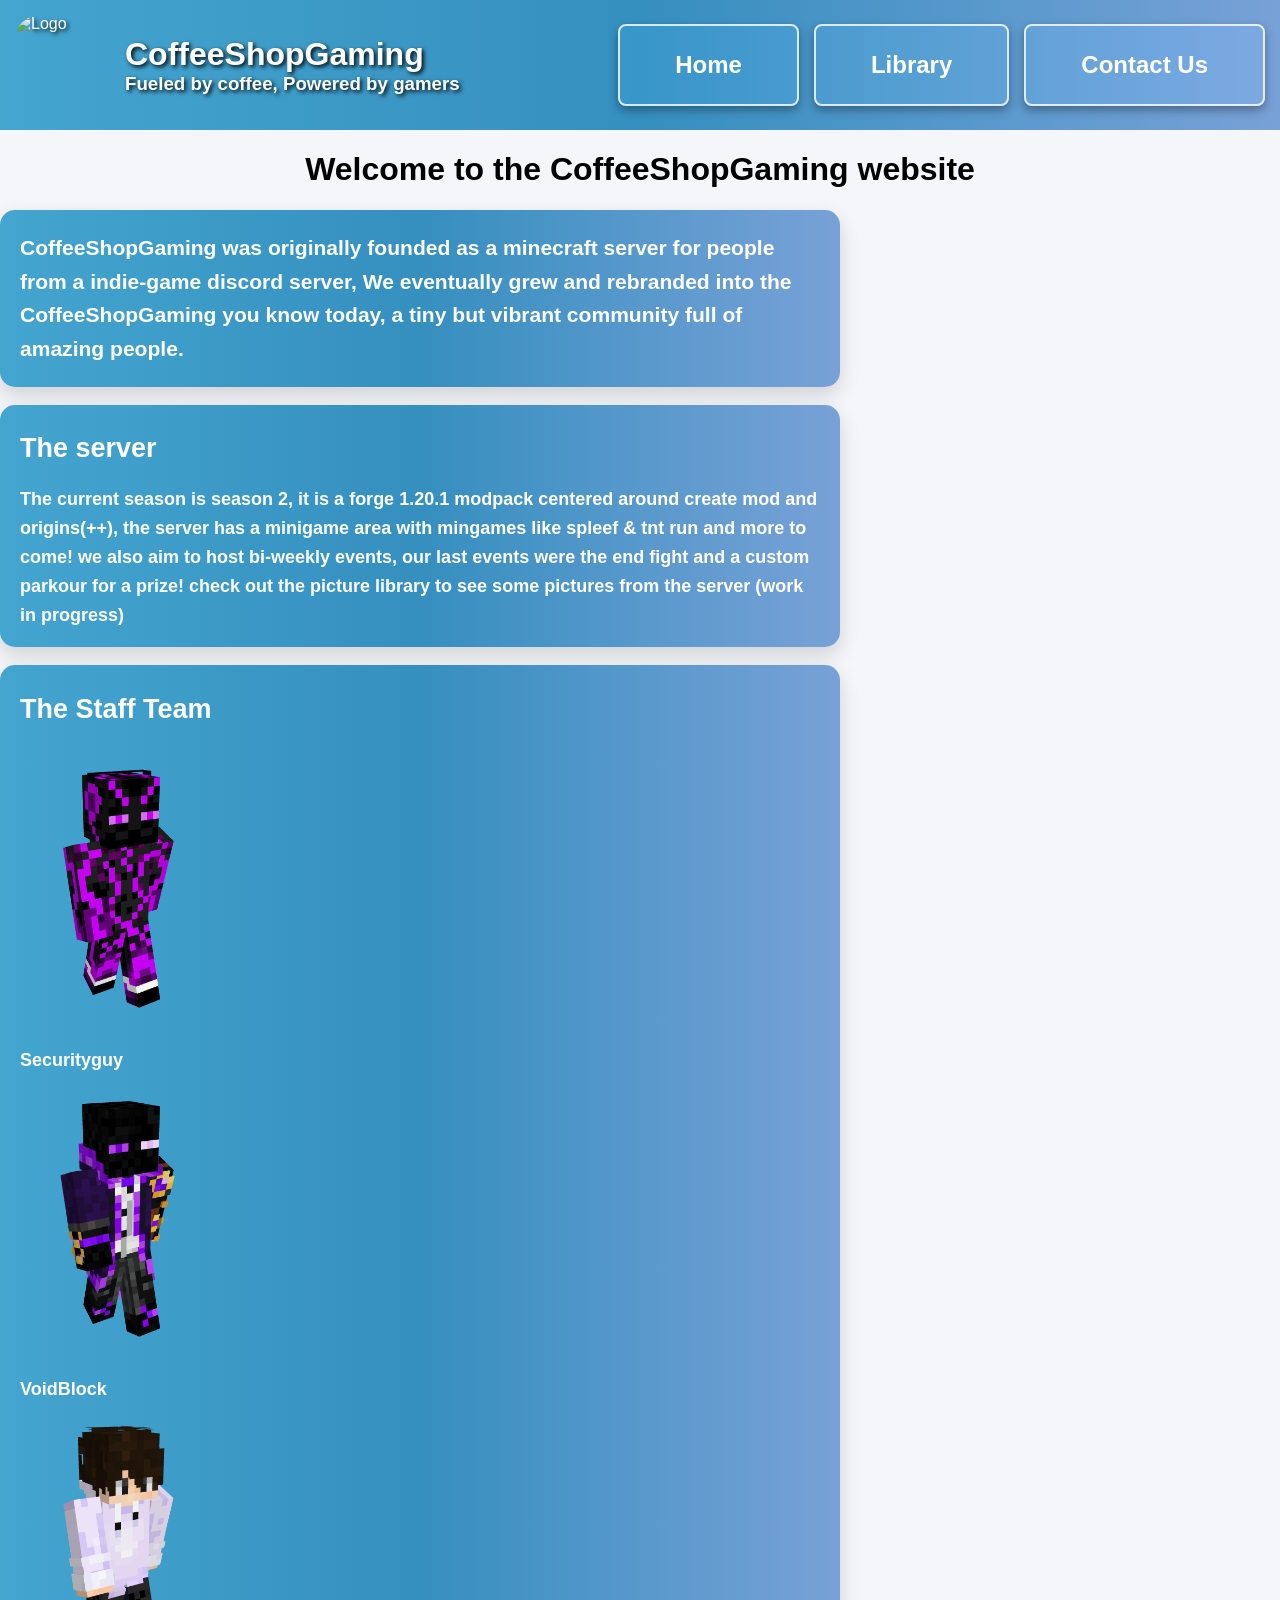
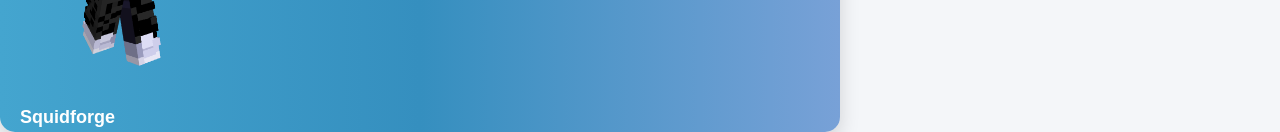
==== index.html @ ae307c2c "adding the staff team gotta do a test" ====
<!DOCTYPE html>
<html>
<head>
    <meta charset="utf-8">
    <meta name="viewport" content="width=device-width, initial-scale=1">
    <title>CoffeeShopGaming</title>       
    <link rel="icon" type="image/png" href="images/logo.png">
    <link rel="stylesheet" href="styles.css">

    <style>
     body {
        margin: 0;
        font-family: Arial, Helvetica, sans-serif;
        background: #f4f6f9; 
    }

    .nav-btn:hover {
        background: rgba(255,255,255,0.15);
        transform: translateY(-2px);
    }
    
    </style>
</head>

<body>

<header class="standard-header">
    <div class="header-content">
        <img src="images/logo.png" class="header-logo" alt="Logo">
        <div class="header-text">
            <h1>CoffeeShopGaming</h1>
            <h3>Fueled by coffee, Powered by gamers</h3>
        </div>
    </div>

    <nav style="display: flex; gap: 15px;">
        <button class="nav-btn" onclick="window.location.href='index.html'">Home</button>
        <button class="nav-btn" onclick="window.location.href='picture_libary.html'">Library</button>
        <button class="nav-btn" onclick="window.location.href='contact_us.html'">Contact Us</button>
    </nav>
</header>

<div class="welcome-text">
  <h1>Welcome to the CoffeeShopGaming website</h1>
</div>

<div class="intro-text index-card">
  <h3>CoffeeShopGaming was originally founded as a minecraft server for people from a indie-game discord server,
     We eventually grew and rebranded into the CoffeeShopGaming you know today, a tiny but vibrant community full of amazing people.
</h3>
</div>
<br>
<div class="intro-text index-card">
  <h2>The server</h2>
  <p>The current season is season 2, it is a forge 1.20.1 modpack centered around create mod and origins(++),
    the server has a minigame area with mingames like spleef & tnt run and more to come! we also aim to host bi-weekly events,
     our last events were the end fight and a custom parkour for a prize! 
     check out the picture library to see some pictures from the server (work in progress) </p>
</div>
<br>
<div class="intro-text index-card">
  <h2>The Staff Team</h2>
  <img src="images/securityguyskin.png" width="200" height="300"> Securityguy
  <img src="images/voidblockskin.png" width="200" height="300"> VoidBlock
  <img src="images/squidforgeskin.png" width="200" height="300"> Squidforge
    
  </div>


</body>
</html>
---- styles.css ----
.standard-header {
  background: linear-gradient(90deg, rgb(68, 165, 207) 0%, rgb(53, 143, 191) 50%, rgb(120, 161, 215) 100%);
  padding: 15px;
  background-size: cover;
  background-position: center;
  min-height: 100px;
  display: flex;
  align-items: center;
  justify-content: space-between;
}

.header-content {
  display: flex;
  align-items: center;
  color: white;
  text-shadow: 2px 2px 4px #000;
}

.header-logo {
  width: 100px;
  height: 100px;
  border-radius: 25%;
}

.header-text {
  margin-left: 10px;
}

.header-text h1 {
  margin: 0;
  font-weight: bold;
}

.header-text h3 {
  margin: 0;
  font-weight: bold;
}


.nav-btn {
  padding: 25px 55px;
  cursor: pointer;
  border-radius: 8px;
  background: transparent;
  border: 2px solid rgba(255,255,255,0.8);
  color: white;
  font-weight: bold;
  font-size: 24px;
  backdrop-filter: brightness(1.05);
  box-shadow: 0 4px 10px rgba(0, 0, 0, 0.35);
  transition: all 0.2s ease;
}




.container {
  display: flex;
  justify-content: center;
  margin-top: 30px;
}

.contact-card:nth-child(3),
.contact-card:nth-child(4) {
  width: 320px;
}

.contact-container {
  display: flex;
  justify-content: center;
  gap: 40px;
  margin: 50px 20px;
  flex-wrap: wrap;
  max-width: 1200px; 
  margin-left: auto;
  margin-right: auto;
}

.contact-card {
  background: white;
  padding: 40px;
  width: 320px;
  border-radius: 15px;
  text-align: center;
  box-shadow: 0 8px 20px rgba(0, 0, 0, 0.15);
}

.contact-card h2 {
  margin-top: 0;
}

  .contact-btn,
  .discord-btn,
  .github-btn  {
    display: inline-block;
    margin-top: 15px;
    padding: 12px 25px;
    text-decoration: none;
    font-weight: bold;
    border-radius: 8px;
    transition: 0.2s ease;
  }

.contact-btn {
  background: rgb(53, 143, 191);
  color: white;
}

.contact-btn:hover {
  background: rgb(40, 120, 170);
}

.discord-btn {
  background: #5865F2;
  color: white;
}

.discord-btn:hover {
  background: #4752C4;
}
.github-btn {
  background: #2dba4e;
  color: white;
}

.github-btn:hover {
  background: #2c974b;
}

.welcome-text { 
  font-weight: bold;
  text-align: center;
  max-width: 800px;
  margin: 0 auto;
}

.index-card {
  background: linear-gradient(90deg, rgb(68, 165, 207) 0%, rgb(53, 143, 191) 50%, rgb(120, 161, 215) 100%);
  color: white;
  padding: 40px;
  border-radius: 15px;
  box-shadow: 0 8px 20px rgba(0, 0, 0, 0.15);
}

.index-card h2 {
  margin-bottom: 15px;
}

.index-card p {
  margin-top: 0;
}

.intro-text {
  display: flex;
  flex-direction: column; /* Add this line */
  font-weight: bold;
  justify-content: left;
  align-items: left;
  max-width: 800px; 
  padding: 0 20px; 
  font-size: 18px; 
  line-height: 1.6;
}
@media (max-width: 768px) {
  .standard-header {
    flex-direction: column;
    padding: 10px;
  }
  
  .standard-header nav {
    width: 100%;
    flex-direction: column;
    gap: 10px;
  }
  
  .nav-btn {
    width: 100%;
    padding: 12px;
    font-size: 16px;
  }
}
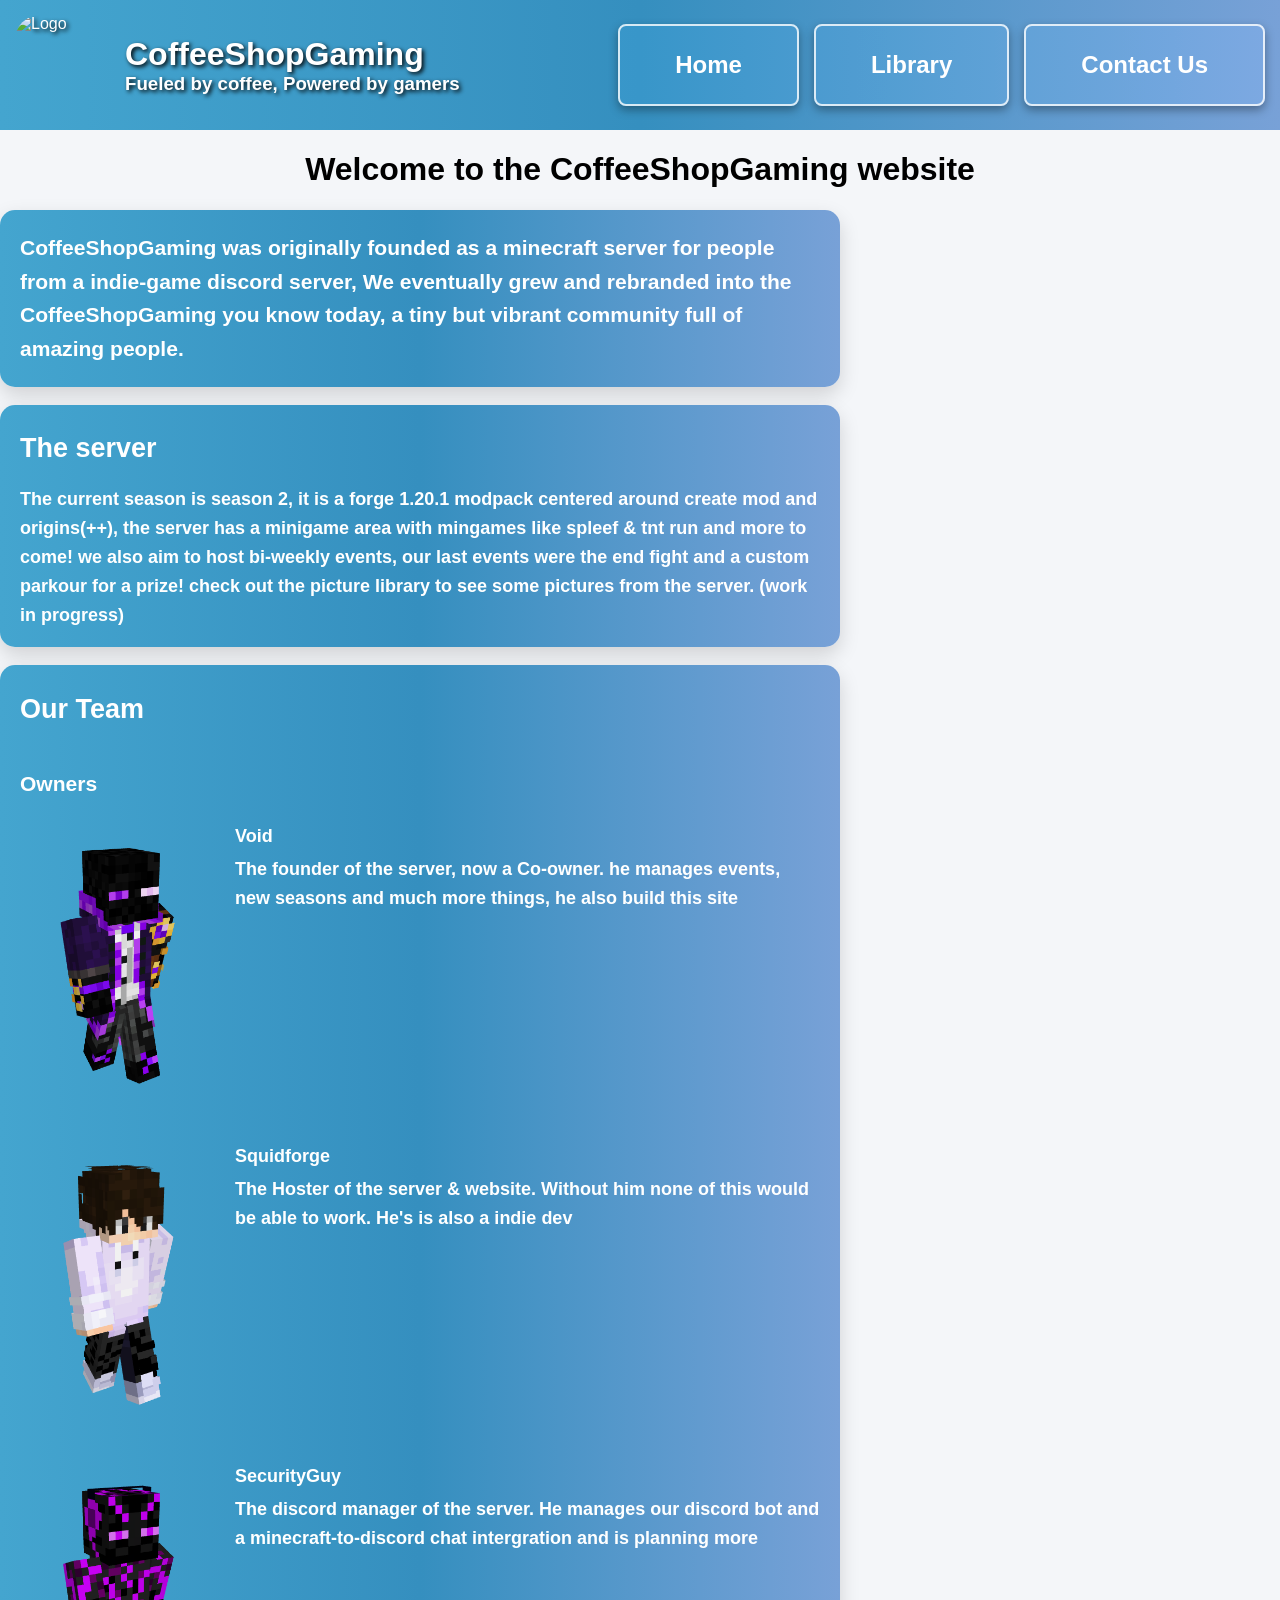
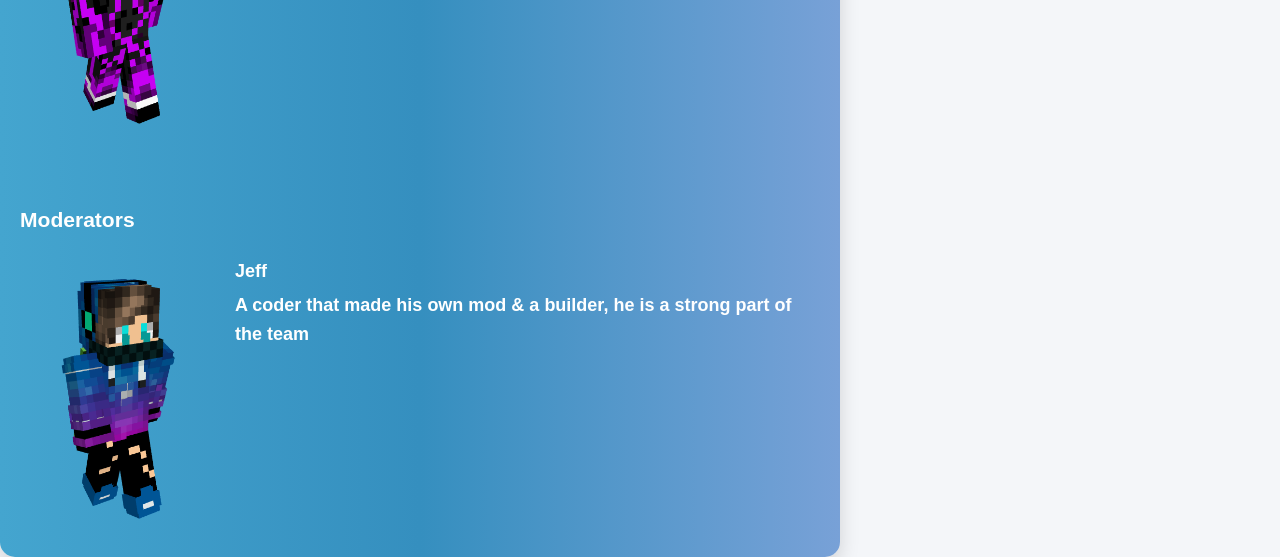
==== commit 5a78a90d: "added descriptions to the staff" ====
--- a/index.html
+++ b/index.html
@@ -55,16 +55,46 @@
   <p>The current season is season 2, it is a forge 1.20.1 modpack centered around create mod and origins(++),
     the server has a minigame area with mingames like spleef & tnt run and more to come! we also aim to host bi-weekly events,
      our last events were the end fight and a custom parkour for a prize! 
-     check out the picture library to see some pictures from the server (work in progress) </p>
+     check out the picture library to see some pictures from the server. (work in progress) </p>
 </div>
 <br>
 <div class="intro-text index-card">
-  <h2>The Staff Team</h2>
-  <img src="images/securityguyskin.png" width="200" height="300"> Securityguy
-  <img src="images/voidblockskin.png" width="200" height="300"> VoidBlock
-  <img src="images/squidforgeskin.png" width="200" height="300"> Squidforge
-    
+  <h2>Our Team</h2>
+  
+  <h3>Owners</h3>
+  <div style="display: flex; align-items: flex-start; gap: 15px; margin-bottom: 20px;">
+    <img src="images/voidblockskin.png" alt="Void" style="width: 200px; height: 300px; flex-shrink: 0;">
+    <div>
+      <strong>Void</strong>
+      <p style="margin: 5px 0 0 0;">The founder of the server, now a Co-owner. he manages events, new seasons and much more things, he also build this site</p>
+    </div>
   </div>
+  
+  <div style="display: flex; align-items: flex-start; gap: 15px; margin-bottom: 20px;">
+    <img src="images/squidforgeskin.png" alt="Name" style="width: 200px; height: 300px; flex-shrink: 0;">
+    <div>
+      <strong>Squidforge</strong>
+      <p style="margin: 5px 0 0 0;">The Hoster of the server & website. Without him none of this would be able to work. He's is also a indie dev </p>
+    </div>
+  </div>
+
+    <div style="display: flex; align-items: flex-start; gap: 15px; margin-bottom: 20px;">
+    <img src="images/securityguyskin.png" alt="Name" style="width: 200px; height: 300px; flex-shrink: 0;">
+    <div>
+      <strong>SecurityGuy</strong>
+      <p style="margin: 5px 0 0 0;">The discord manager of the server. He manages our discord bot and a minecraft-to-discord chat intergration and is planning more</p>
+    </div>
+  </div>
+  
+  <h3>Moderators</h3>
+  <div style="display: flex; align-items: flex-start; gap: 15px;">
+    <img src="images/jeffskin.png" alt="Mod" style="width: 200px; height: 300px; flex-shrink: 0;">
+    <div>
+      <strong>Jeff</strong>
+      <p style="margin: 5px 0 0 0;">A coder that made his own mod & a builder, he is a strong part of the team</p>
+    </div>
+  </div>
+</div>
 
 
 </body>
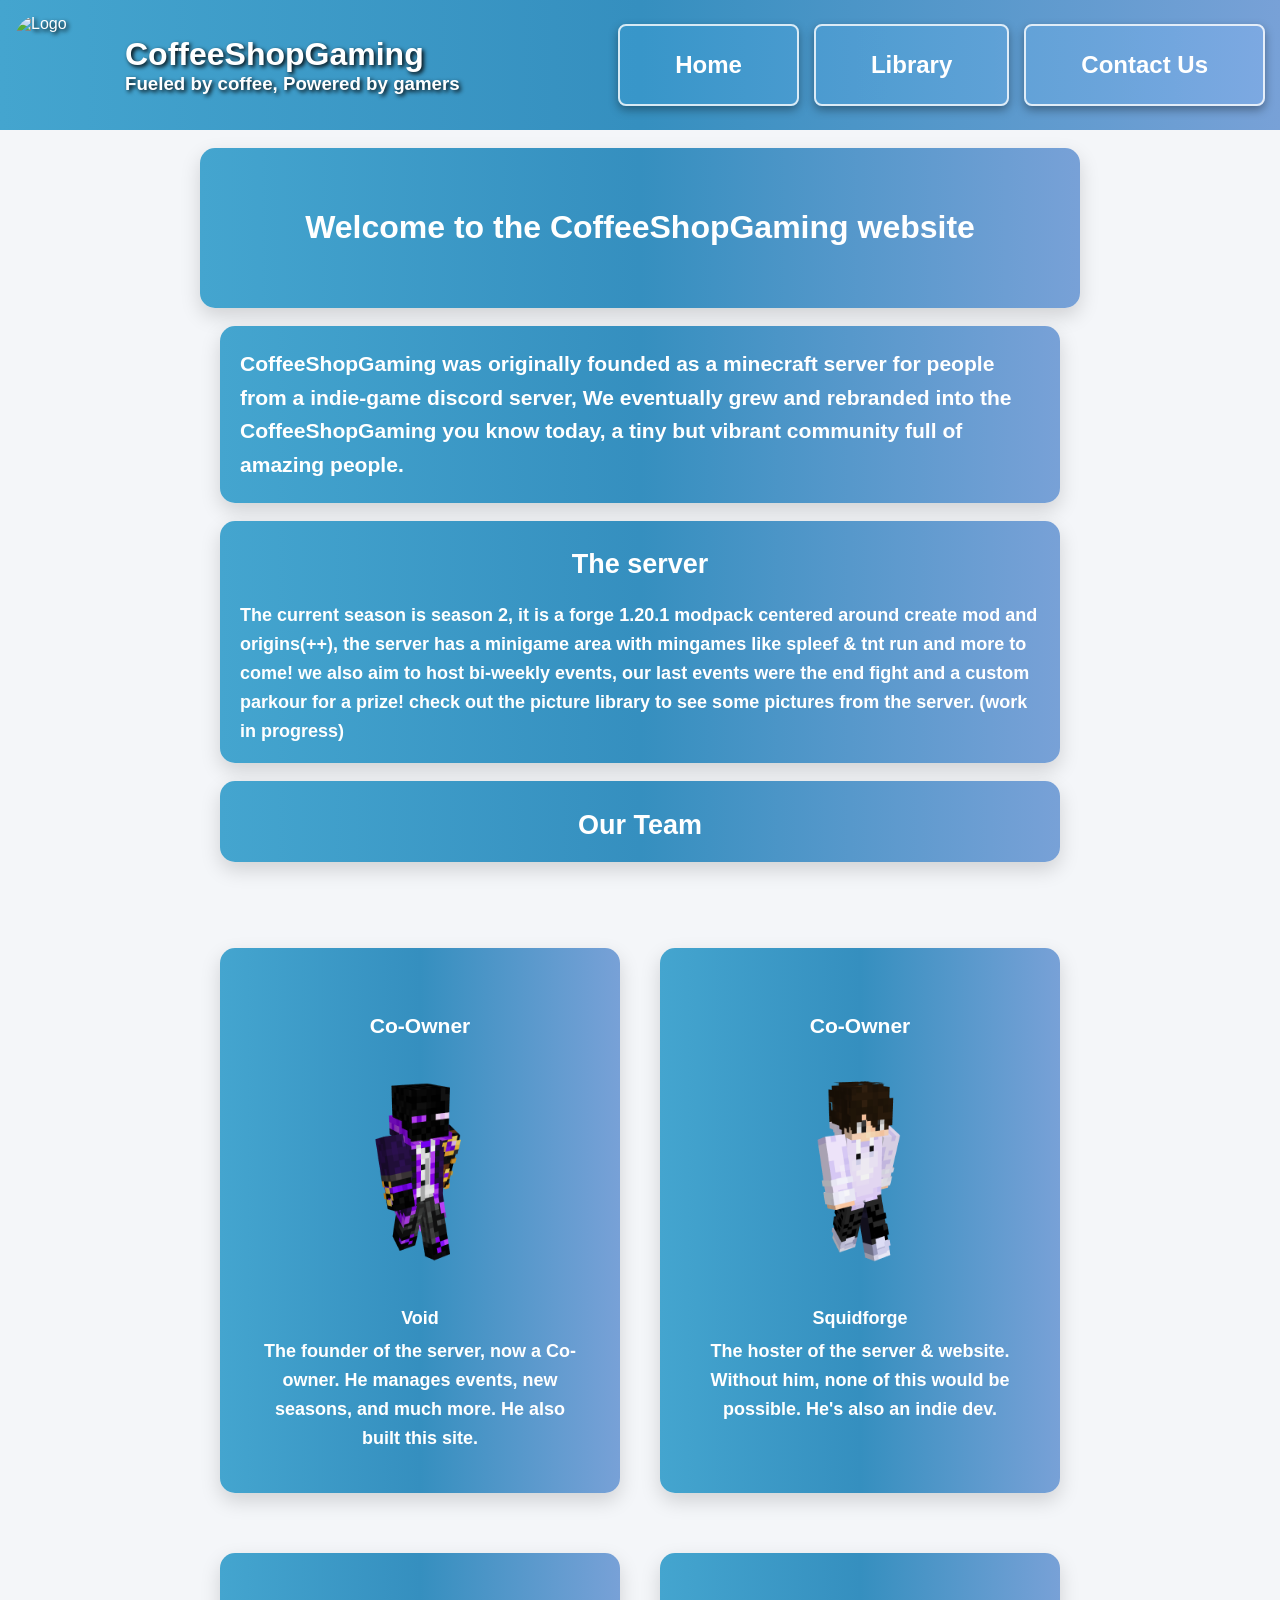
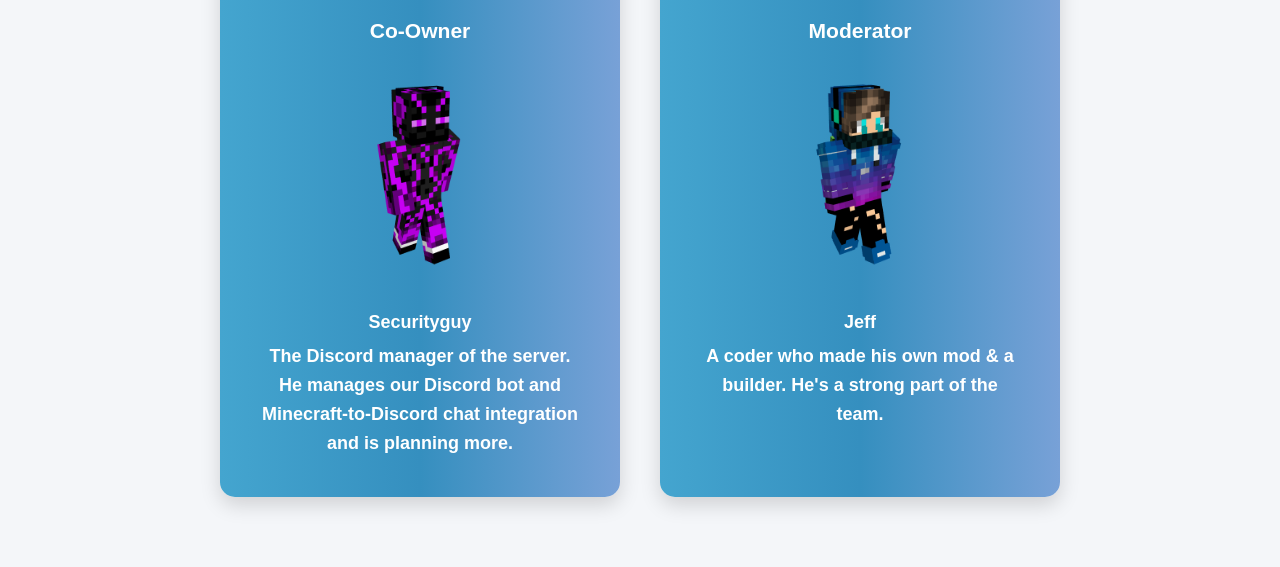
==== commit 59da0af5: "Merge pull request #1 from voidblock6/main Update" ====
--- a/index.html
+++ b/index.html
@@ -39,18 +39,19 @@
         <button class="nav-btn" onclick="window.location.href='contact_us.html'">Contact Us</button>
     </nav>
 </header>
-
-<div class="welcome-text">
+<br>
+<div class="welcome-text index-card">
   <h1>Welcome to the CoffeeShopGaming website</h1>
 </div>
+<br>
 
-<div class="intro-text index-card">
+<div class="home-text index-card">
   <h3>CoffeeShopGaming was originally founded as a minecraft server for people from a indie-game discord server,
      We eventually grew and rebranded into the CoffeeShopGaming you know today, a tiny but vibrant community full of amazing people.
 </h3>
 </div>
 <br>
-<div class="intro-text index-card">
+<div class="home-text index-card">
   <h2>The server</h2>
   <p>The current season is season 2, it is a forge 1.20.1 modpack centered around create mod and origins(++),
     the server has a minigame area with mingames like spleef & tnt run and more to come! we also aim to host bi-weekly events,
@@ -58,44 +59,44 @@
      check out the picture library to see some pictures from the server. (work in progress) </p>
 </div>
 <br>
-<div class="intro-text index-card">
+<div class="home-text index-card">
   <h2>Our Team</h2>
-  
-  <h3>Owners</h3>
-  <div style="display: flex; align-items: flex-start; gap: 15px; margin-bottom: 20px;">
-    <img src="images/voidblockskin.png" alt="Void" style="width: 200px; height: 300px; flex-shrink: 0;">
-    <div>
-      <strong>Void</strong>
-      <p style="margin: 5px 0 0 0;">The founder of the server, now a Co-owner. he manages events, new seasons and much more things, he also build this site</p>
-    </div>
-  </div>
-  
-  <div style="display: flex; align-items: flex-start; gap: 15px; margin-bottom: 20px;">
-    <img src="images/squidforgeskin.png" alt="Name" style="width: 200px; height: 300px; flex-shrink: 0;">
-    <div>
-      <strong>Squidforge</strong>
-      <p style="margin: 5px 0 0 0;">The Hoster of the server & website. Without him none of this would be able to work. He's is also a indie dev </p>
-    </div>
   </div>
 
-    <div style="display: flex; align-items: flex-start; gap: 15px; margin-bottom: 20px;">
-    <img src="images/securityguyskin.png" alt="Name" style="width: 200px; height: 300px; flex-shrink: 0;">
-    <div>
-      <strong>SecurityGuy</strong>
-      <p style="margin: 5px 0 0 0;">The discord manager of the server. He manages our discord bot and a minecraft-to-discord chat intergration and is planning more</p>
-    </div>
-  </div>
+<br>
+
+<br>
+  <div class="contact-container">
   
-  <h3>Moderators</h3>
-  <div style="display: flex; align-items: flex-start; gap: 15px;">
-    <img src="images/jeffskin.png" alt="Mod" style="width: 200px; height: 300px; flex-shrink: 0;">
-    <div>
-      <strong>Jeff</strong>
-      <p style="margin: 5px 0 0 0;">A coder that made his own mod & a builder, he is a strong part of the team</p>
-    </div>
-  </div>
+<div class="staff-card">
+  <h3>Co-Owner</h3>
+  <img src="images/voidblockskin.png" alt="Void" style="width: 150px; height: 225px; display: block; margin: 0 auto 15px;">
+  <strong>Void</strong>
+  <p style="margin: 5px 0 0 0;">The founder of the server, now a Co-owner. He manages events, new seasons, and much more. He also built this site.</p>
 </div>
 
+<div class="staff-card">
+  <h3>Co-Owner</h3>
+  <img src="images/squidforgeskin.png" alt="Squidforge" style="width: 150px; height: 225px; display: block; margin: 0 auto 15px;">
+  <strong>Squidforge</strong>
+  <p style="margin: 5px 0 0 0;">The hoster of the server & website. Without him, none of this would be possible. He's also an indie dev.</p>
+</div>
+  
+<div class="staff-card">
+  <h3>Co-Owner</h3>
+  <img src="images/securityguyskin.png" alt="SecurityGuy" style="width: 150px; height: 225px; display: block; margin: 0 auto 15px;">
+  <strong>Securityguy</strong>
+  <p style="margin: 5px 0 0 0;">The Discord manager of the server. He manages our Discord bot and Minecraft-to-Discord chat integration and is planning more.</p>
+</div>
+
+<div class="staff-card">
+  <h3>Moderator</h3>
+  <img src="images/jeffskin.png" alt="Jeff" style="width: 150px; height: 225px; display: block; margin: 0 auto 15px;">
+  <strong>Jeff</strong>
+  <p style="margin: 5px 0 0 0;">A coder who made his own mod & a builder. He's a strong part of the team.</p>
+</div>
+
+</div>
 
 </body>
 </html>
--- a/styles.css
+++ b/styles.css
@@ -151,16 +151,18 @@
   margin-top: 0;
 }
 
-.intro-text {
-  display: flex;
-  flex-direction: column; /* Add this line */
-  font-weight: bold;
-  justify-content: left;
-  align-items: left;
+.home-text {
+  display: flex;
+  flex-direction: column; 
+  font-weight: bold;
+  justify-content: center;
+  align-items: center;
   max-width: 800px; 
   padding: 0 20px; 
   font-size: 18px; 
   line-height: 1.6;
+  align-items: center;
+  margin: 0 auto;
 }
 @media (max-width: 768px) {
   .standard-header {
@@ -180,3 +182,19 @@
     font-size: 16px;
   }
 }
+
+.staff-card {
+  margin-bottom: 20px;
+  background: linear-gradient(90deg, rgb(68, 165, 207) 0%, rgb(53, 143, 191) 50%, rgb(120, 161, 215) 100%);
+  color: white;
+  padding: 40px;
+  border-radius: 15px;
+  box-shadow: 0 8px 20px rgba(0, 0, 0, 0.15);
+  width: 320px;  
+  text-align: center;
+  font-size: 18px; 
+  line-height: 1.6;
+  font-weight: bold;
+}
+
+
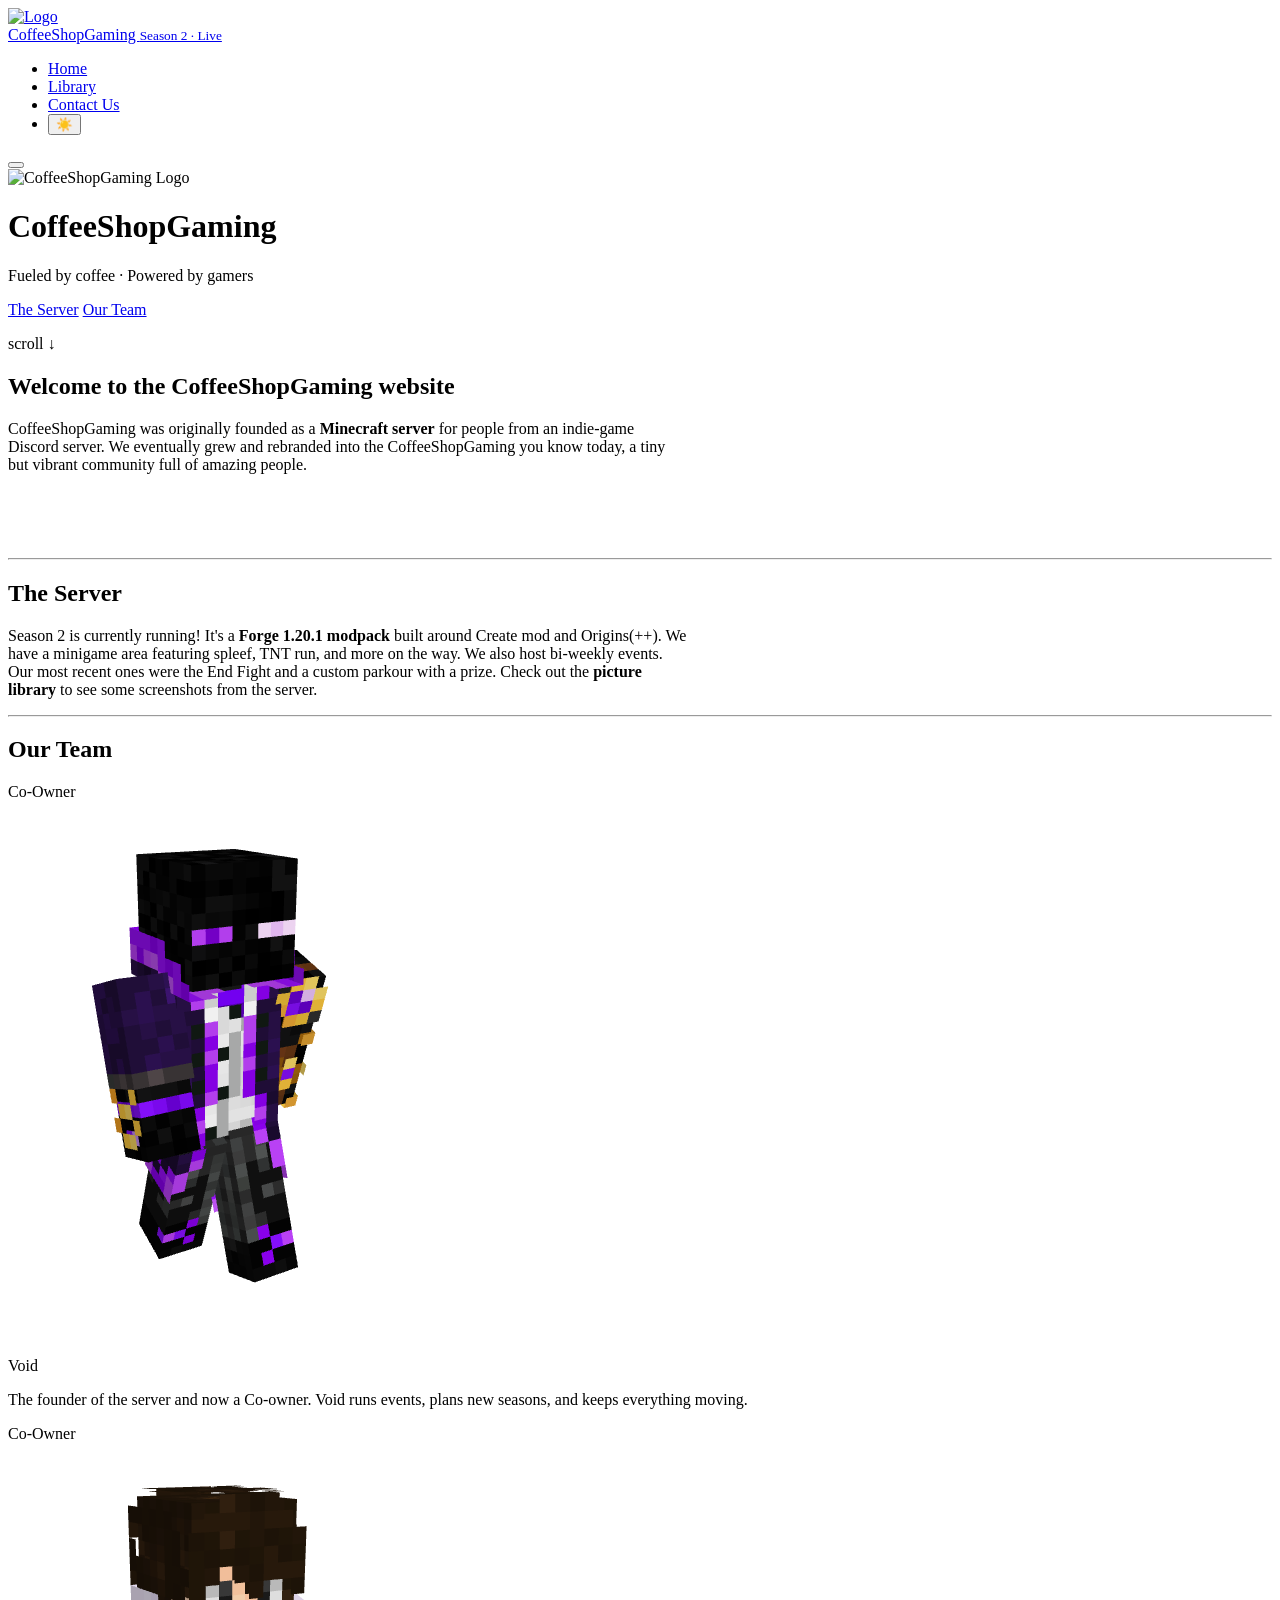
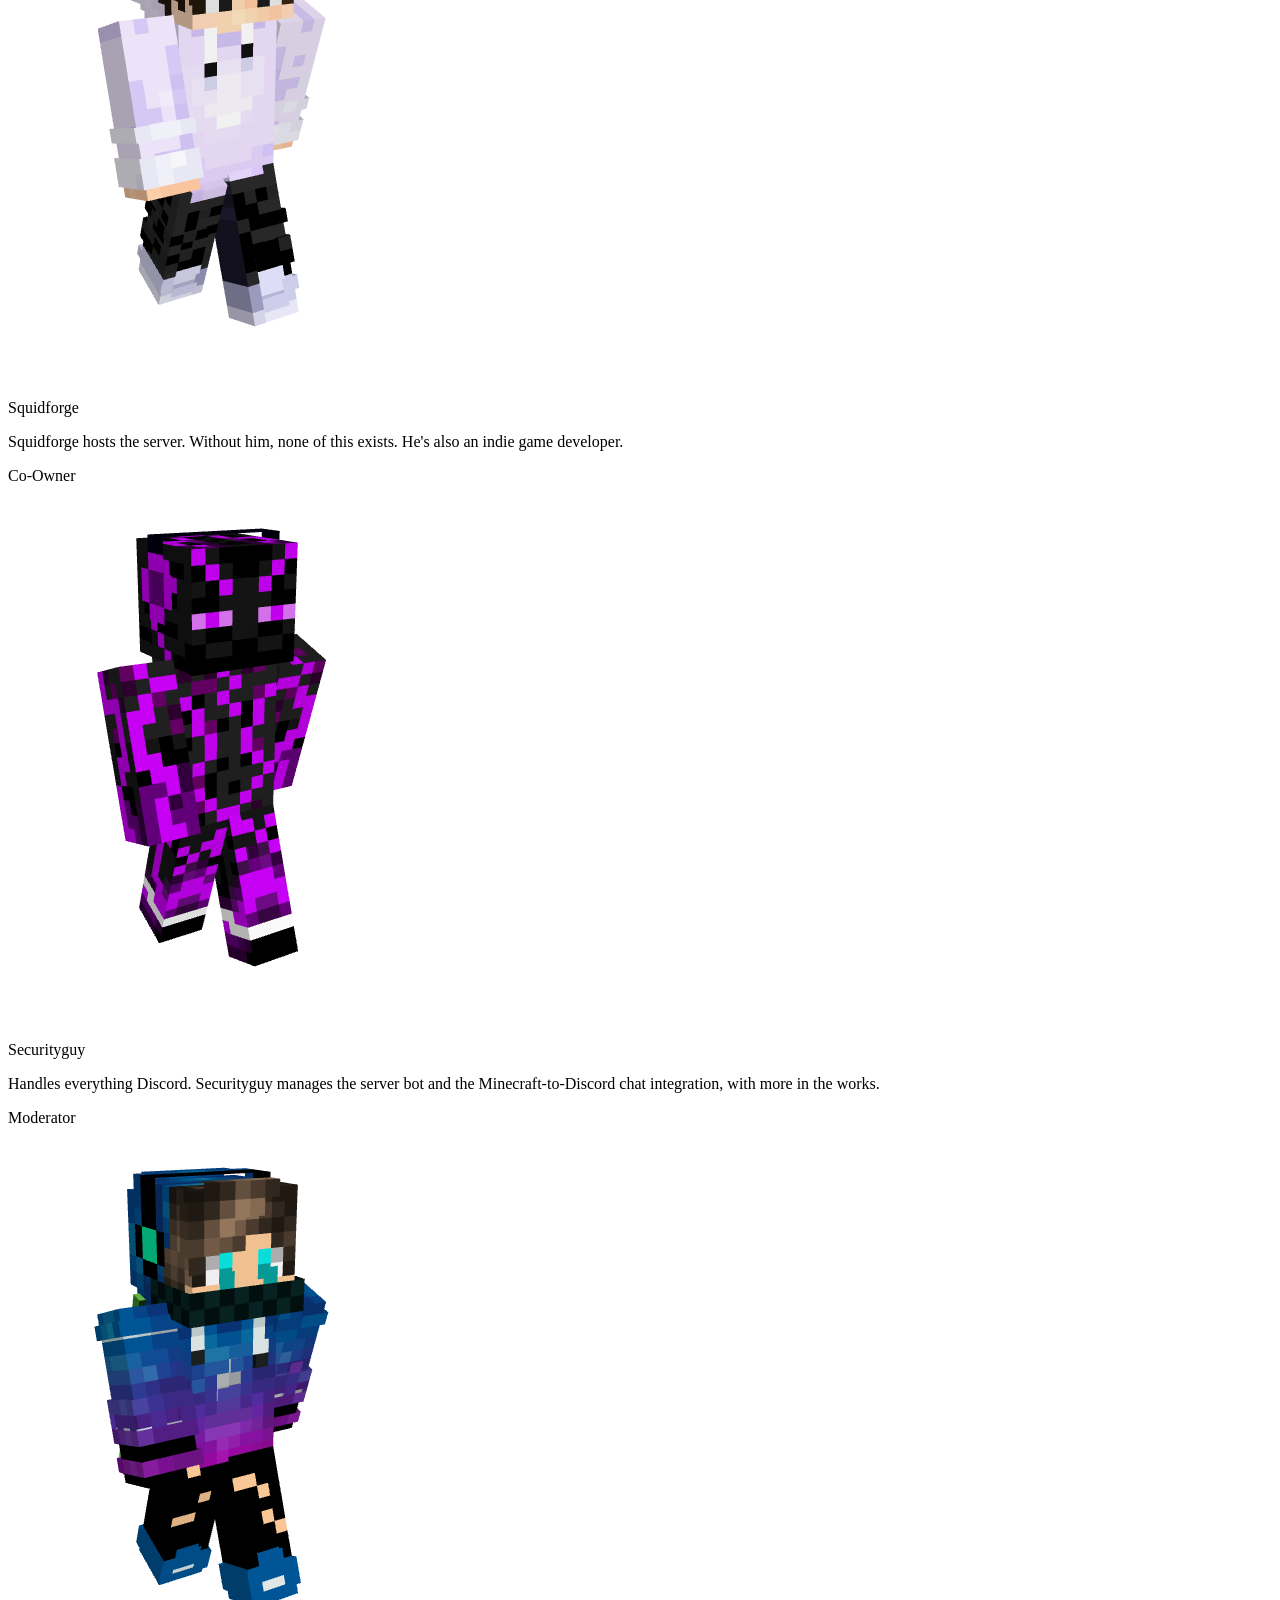
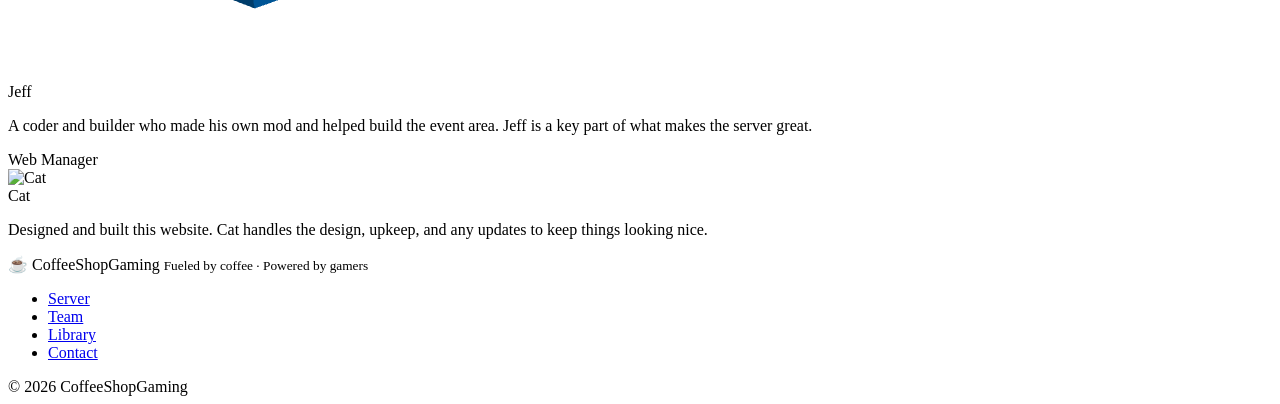
==== commit 0ddeddad: "changed styles link" ====
--- a/index.html
+++ b/index.html
@@ -1,104 +1,157 @@
 <!DOCTYPE html>
-<html>
+<html lang="en" data-theme="dark">
+
 <head>
-    <meta charset="utf-8">
-    <meta name="viewport" content="width=device-width, initial-scale=1">
-    <title>CoffeeShopGaming</title>       
-    <link rel="icon" type="image/png" href="images/logo.png">
-    <link rel="stylesheet" href="styles.css">
-
-    <style>
-     body {
-        margin: 0;
-        font-family: Arial, Helvetica, sans-serif;
-        background: #f4f6f9; 
-    }
-
-    .nav-btn:hover {
-        background: rgba(255,255,255,0.15);
-        transform: translateY(-2px);
-    }
-    
-    </style>
+  <meta charset="UTF-8" />
+  <meta name="viewport" content="width=device-width, initial-scale=1.0" />
+  <title>CoffeeShopGaming</title>
+  <link rel="stylesheet" href="/styles.css" />
+  <link rel="icon" href="images\logo.png">
 </head>
 
 <body>
 
-<header class="standard-header">
-    <div class="header-content">
-        <img src="images/logo.png" class="header-logo" alt="Logo">
-        <div class="header-text">
-            <h1>CoffeeShopGaming</h1>
-            <h3>Fueled by coffee, Powered by gamers</h3>
-        </div>
+  <!-- NAV -->
+  <nav id="nav">
+    <a href="index.html" class="nav-logo">
+      <img src="images/logo.png" alt="Logo" />
+      <div class="nav-logo-text">
+        CoffeeShopGaming
+        <small>Season 2 · Live</small>
+      </div>
+    </a>
+    <ul class="nav-links">
+      <li><a href="index.html" class="active">Home</a></li>
+      <li><a href="library.html">Library</a></li>
+      <li><a href="contact.html" class="nav-cta">Contact Us</a></li>
+      <li><button class="theme-toggle" id="themeBtn" title="Toggle theme" aria-label="Toggle theme">☀️</button></li>
+    </ul>
+
+    <button class="hamburger" id="hamburger" aria-label="Menu">
+      <span></span><span></span><span></span>
+    </button>
+  </nav>
+
+  <!-- HERO -->
+  <div class="hero">
+    <div class="hero-glow"></div>
+    <img src="images/logo.png" alt="CoffeeShopGaming Logo" class="hero-logo" />
+    <h1>Coffee<span>Shop</span>Gaming</h1>
+    <p class="hero-sub">Fueled by coffee · Powered by gamers</p>
+    <div class="hero-actions">
+      <a href="#server" class="btn btn-filled">The Server</a>
+      <a href="#team" class="btn btn-outline">Our Team</a>
     </div>
-
-    <nav style="display: flex; gap: 15px;">
-        <button class="nav-btn" onclick="window.location.href='index.html'">Home</button>
-        <button class="nav-btn" onclick="window.location.href='picture_libary.html'">Library</button>
-        <button class="nav-btn" onclick="window.location.href='contact_us.html'">Contact Us</button>
-    </nav>
-</header>
-<br>
-<div class="welcome-text index-card">
-  <h1>Welcome to the CoffeeShopGaming website</h1>
-</div>
-<br>
-
-<div class="home-text index-card">
-  <h3>CoffeeShopGaming was originally founded as a minecraft server for people from a indie-game discord server,
-     We eventually grew and rebranded into the CoffeeShopGaming you know today, a tiny but vibrant community full of amazing people.
-</h3>
-</div>
-<br>
-<div class="home-text index-card">
-  <h2>The server</h2>
-  <p>The current season is season 2, it is a forge 1.20.1 modpack centered around create mod and origins(++),
-    the server has a minigame area with mingames like spleef & tnt run and more to come! we also aim to host bi-weekly events,
-     our last events were the end fight and a custom parkour for a prize! 
-     check out the picture library to see some pictures from the server. (work in progress) </p>
-</div>
-<br>
-<div class="home-text index-card">
-  <h2>Our Team</h2>
+    <div class="steam-wrap" aria-hidden="true">
+      <div class="steam-lines">
+        <div class="steam"></div>
+        <div class="steam"></div>
+        <div class="steam"></div>
+      </div>
+      <p class="scroll-hint">scroll ↓</p>
+    </div>
+  </div>
   </div>
 
-<br>
+  <!-- WELCOME / ABOUT -->
+  <section class="section" id="about" style="padding-bottom:60px;">
+    <h2 class="section-title reveal">Welcome to the CoffeeShopGaming website</h2>
+    <div class="about-body reveal delay-1" style="max-width:680px;">
+      <p>
+        CoffeeShopGaming was originally founded as a <strong>Minecraft server</strong> for people from an indie-game
+        Discord server. We eventually grew and rebranded into the CoffeeShopGaming you know today, a tiny but vibrant
+        community full of amazing people.
+      </p>
+    </div>
+  </section>
 
-<br>
-  <div class="contact-container">
-  
-<div class="staff-card">
-  <h3>Co-Owner</h3>
-  <img src="images/voidblockskin.png" alt="Void" style="width: 150px; height: 225px; display: block; margin: 0 auto 15px;">
-  <strong>Void</strong>
-  <p style="margin: 5px 0 0 0;">The founder of the server, now a Co-owner. He manages events, new seasons, and much more. He also built this site.</p>
-</div>
+  <hr class="divider" />
 
-<div class="staff-card">
-  <h3>Co-Owner</h3>
-  <img src="images/squidforgeskin.png" alt="Squidforge" style="width: 150px; height: 225px; display: block; margin: 0 auto 15px;">
-  <strong>Squidforge</strong>
-  <p style="margin: 5px 0 0 0;">The hoster of the server & website. Without him, none of this would be possible. He's also an indie dev.</p>
-</div>
-  
-<div class="staff-card">
-  <h3>Co-Owner</h3>
-  <img src="images/securityguyskin.png" alt="SecurityGuy" style="width: 150px; height: 225px; display: block; margin: 0 auto 15px;">
-  <strong>Securityguy</strong>
-  <p style="margin: 5px 0 0 0;">The Discord manager of the server. He manages our Discord bot and Minecraft-to-Discord chat integration and is planning more.</p>
-</div>
+  <!-- SERVER -->
+  <section class="section" id="server">
+    <h2 class="section-title reveal">The Server</h2>
+    <div class="about-body reveal delay-1" style="max-width:680px;">
+      <p>
+        Season 2 is currently running! It's a <strong>Forge 1.20.1 modpack</strong> built around
+        Create mod and Origins(++). We have a minigame area featuring spleef, TNT run, and more on the way.
+        We also host bi-weekly events. Our most recent ones were the End Fight
+        and a custom parkour with a prize. Check out the
+        <a href="library.html" style="color:var(--amber);text-decoration:none;font-weight:600;">picture library</a>
+        to see some screenshots from the server.
+      </p>
+    </div>
+  </section>
 
-<div class="staff-card">
-  <h3>Moderator</h3>
-  <img src="images/jeffskin.png" alt="Jeff" style="width: 150px; height: 225px; display: block; margin: 0 auto 15px;">
-  <strong>Jeff</strong>
-  <p style="margin: 5px 0 0 0;">A coder who made his own mod & a builder. He's a strong part of the team.</p>
-</div>
+  <hr class="divider" />
 
-</div>
+  <!-- TEAM -->
+  <section class="section" id="team">
+    <h2 class="section-title reveal">Our Team</h2>
 
+    <div class="team-grid">
+      <div class="team-card reveal delay-1">
+        <div class="team-card-role-top">Co-Owner</div>
+        <img src="images/voidblockskin.png" alt="Void" />
+        <div class="team-name">Void</div>
+        <p class="team-desc">The founder of the server and now a Co-owner.
+          Void runs events, plans new seasons, and keeps everything moving.
+        </p>
+      </div>
+      <div class="team-card reveal delay-2">
+        <div class="team-card-role-top">Co-Owner</div>
+        <img src="images/squidforgeskin.png" alt="Squidforge" />
+        <div class="team-name">Squidforge</div>
+        <p class="team-desc">Squidforge hosts the server.
+          Without him, none of this exists. He's also an indie game developer.</p>
+      </div>
+      <div class="team-card reveal delay-3">
+        <div class="team-card-role-top">Co-Owner</div>
+        <img src="images/securityguyskin.png" alt="Securityguy" />
+        <div class="team-name">Securityguy</div>
+        <p class="team-desc">Handles everything Discord. Securityguy manages the server bot and the
+          Minecraft-to-Discord chat integration, with more in the works.</p>
+      </div>
+      <div class="team-card reveal delay-4">
+        <div class="team-card-role-top mod">Moderator</div>
+        <img src="images/jeffskin.png" alt="Jeff" />
+        <div class="team-name">Jeff</div>
+        <p class="team-desc">A coder and builder who made his own mod and helped build the event area.
+          Jeff is a key part of what makes the server great.</p>
+      </div>
+      <div class="team-card reveal delay-4">
+        <div class="team-card-role-top" style="color:var(--pixel);">Web Manager</div>
+        <img src="images/catskin.png" alt="Cat" />
+        <div class="team-name">Cat</div>
+        <p class="team-desc">Designed and built this website.
+          Cat handles the design, upkeep, and any updates to keep things looking nice.</p>
+      </div>
+    </div>
+  </section>
+
+  <!-- FOOTER -->
+  <footer>
+    <div class="footer-brand">
+      ☕ CoffeeShopGaming
+      <small>Fueled by coffee · Powered by gamers</small>
+    </div>
+    <ul class="footer-links">
+      <li><a href="#server">Server</a></li>
+      <li><a href="#team">Team</a></li>
+      <li><a href="library.html">Library</a></li>
+      <li><a href="contact.html">Contact</a></li>
+    </ul>
+    <span class="footer-copy">© 2026 CoffeeShopGaming</span>
+  </footer>
+
+  <script src="theme.js"></script>
+  <script src="hamburger.js"></script>
+  <script>
+    const nav = document.getElementById('nav');
+    window.addEventListener('scroll', () => nav.classList.toggle('scrolled', scrollY > 50));
+    document.querySelectorAll('.reveal').forEach(el => {
+      new IntersectionObserver(([e]) => { if (e.isIntersecting) el.classList.add('visible'); }, { threshold: 0.1 }).observe(el);
+    });
+  </script>
 </body>
-</html>
 
-
+</html>
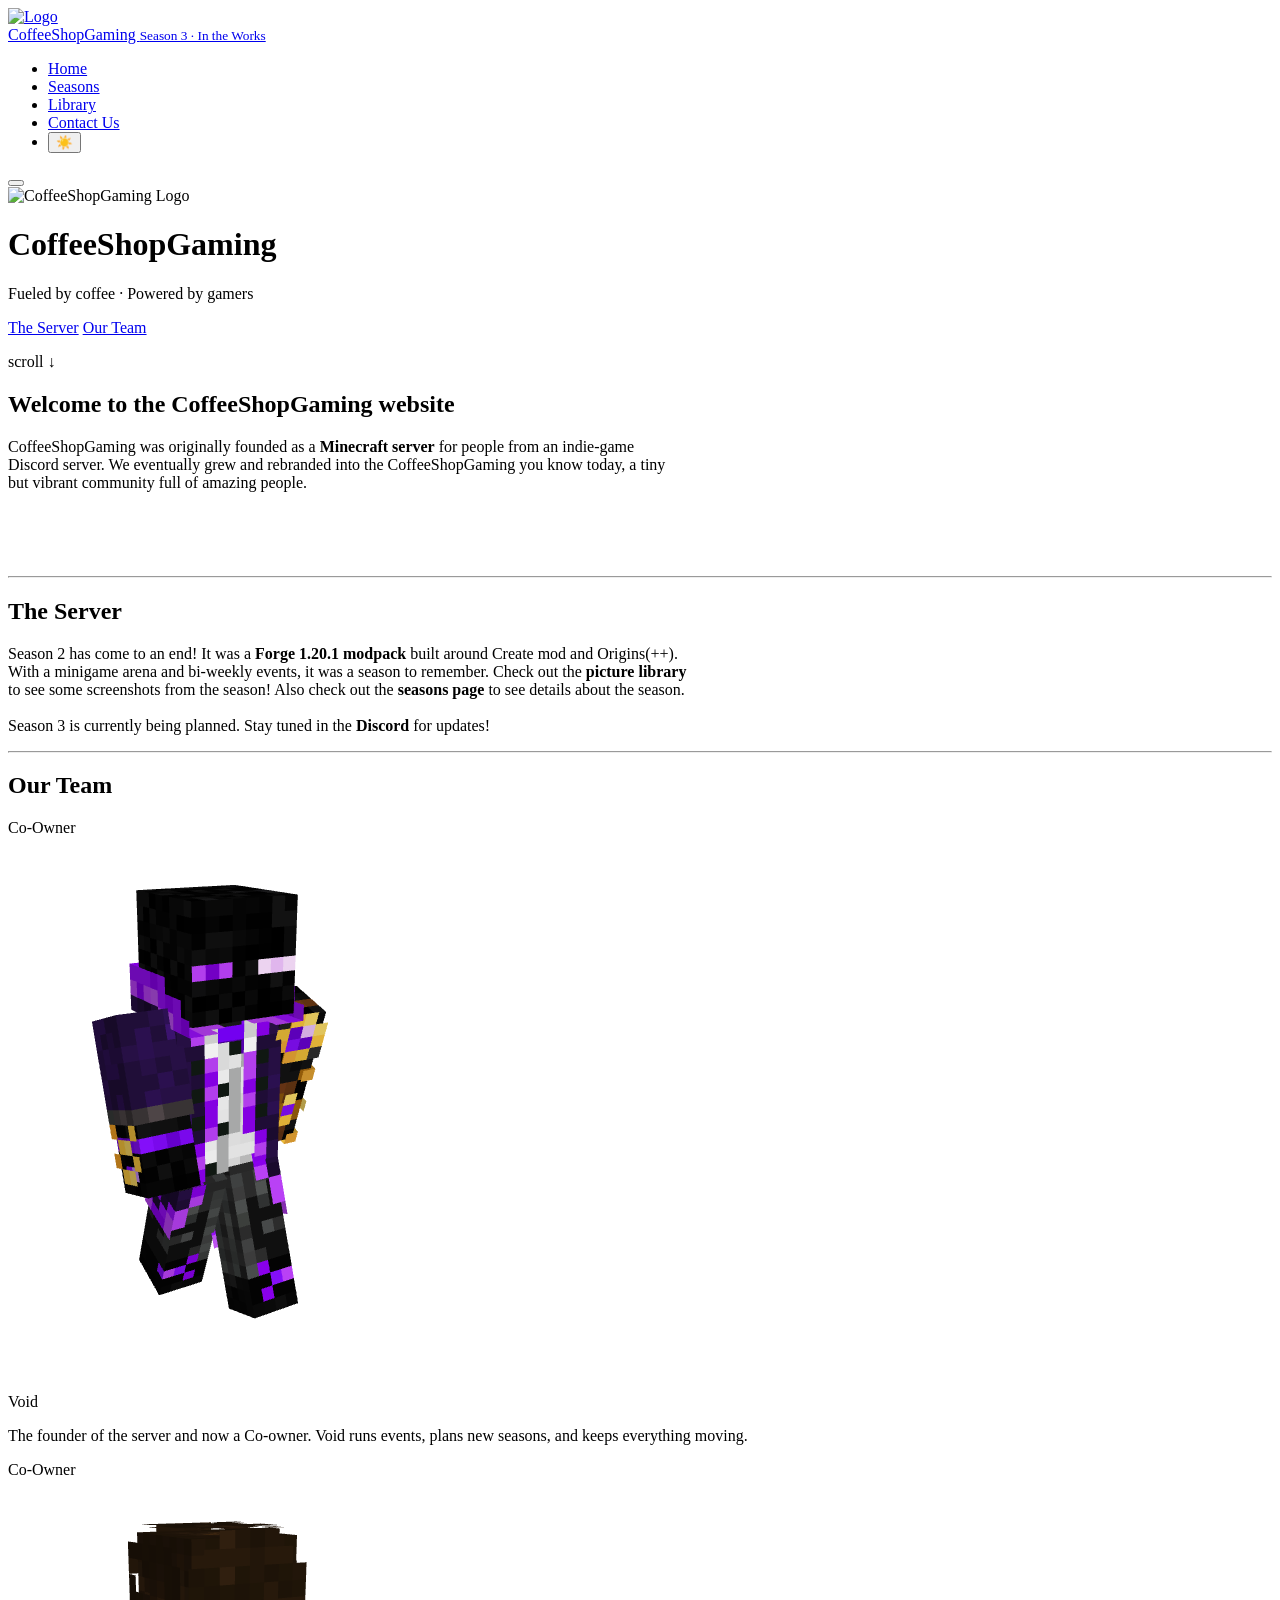
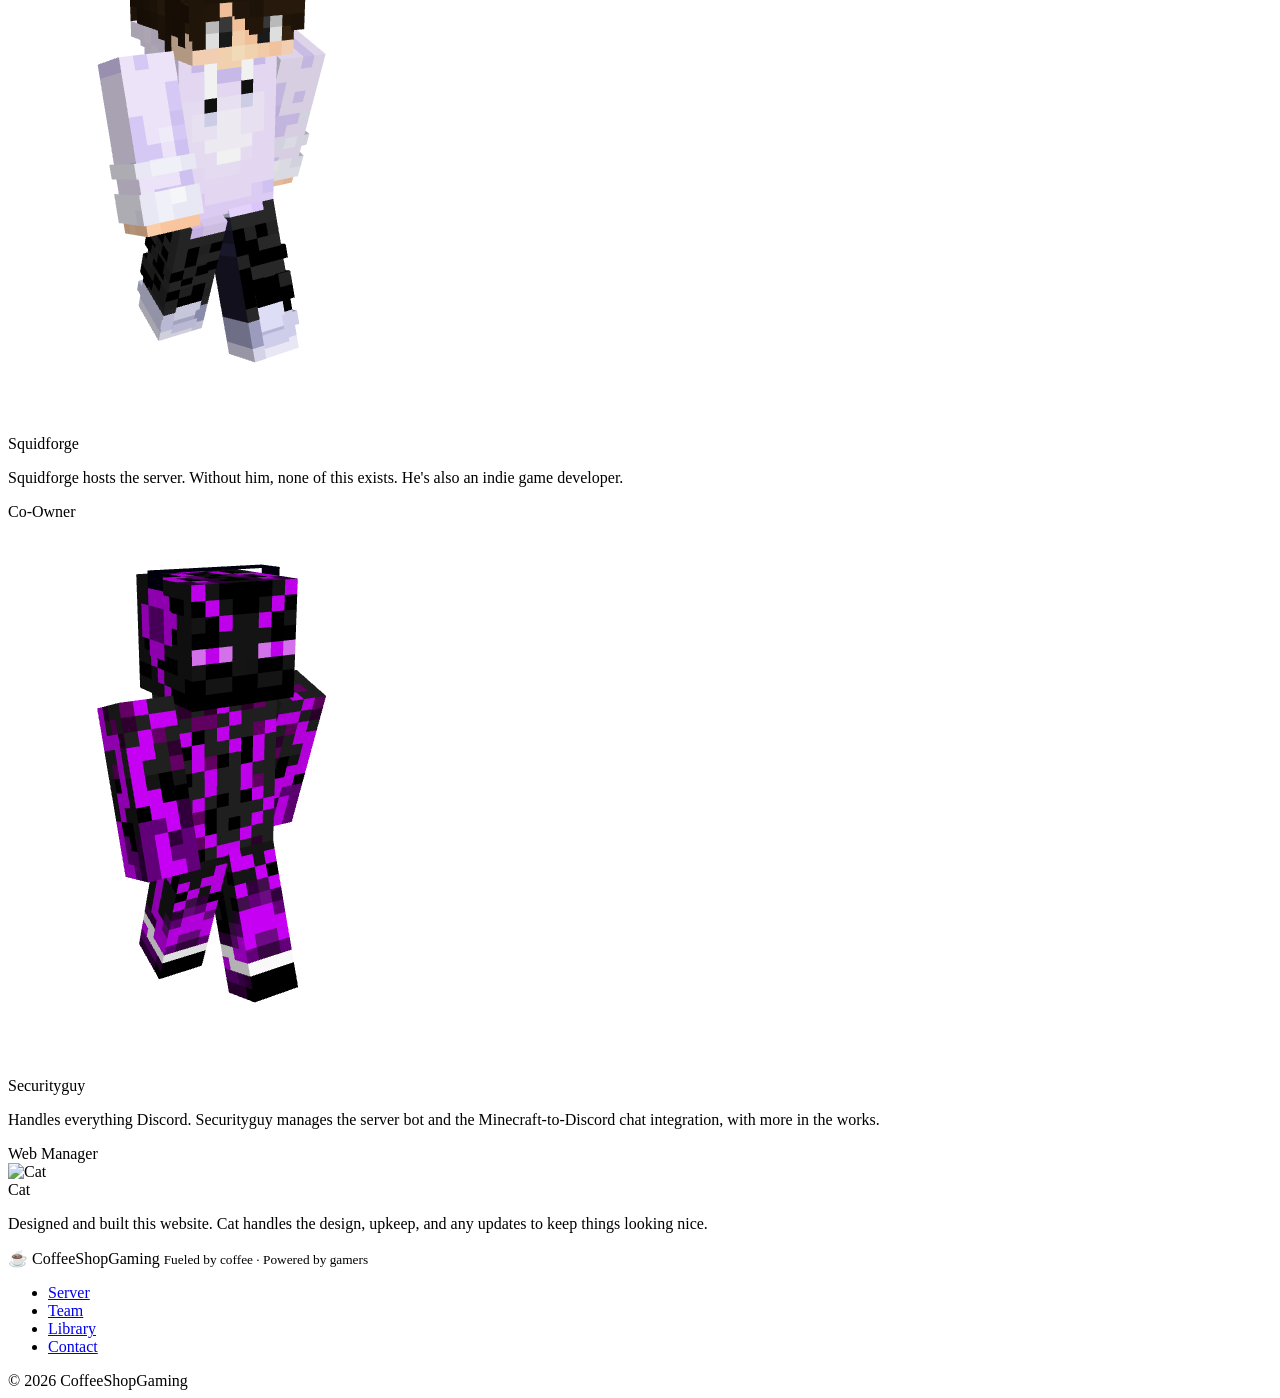
==== commit 2bbb6bcd: "Add discord link in index.html" ====
--- a/index.html
+++ b/index.html
@@ -5,7 +5,7 @@
   <meta charset="UTF-8" />
   <meta name="viewport" content="width=device-width, initial-scale=1.0" />
   <title>CoffeeShopGaming</title>
-  <link rel="stylesheet" href="/styles.css" />
+  <link rel="stylesheet" href="styles.css" />
   <link rel="icon" href="images\logo.png">
 </head>
 
@@ -17,11 +17,12 @@
       <img src="images/logo.png" alt="Logo" />
       <div class="nav-logo-text">
         CoffeeShopGaming
-        <small>Season 2 · Live</small>
+        <small>Season 3 · In the Works</small>
       </div>
     </a>
     <ul class="nav-links">
       <li><a href="index.html" class="active">Home</a></li>
+      <li><a href="seasons.html">Seasons</a></li>
       <li><a href="library.html">Library</a></li>
       <li><a href="contact.html" class="nav-cta">Contact Us</a></li>
       <li><button class="theme-toggle" id="themeBtn" title="Toggle theme" aria-label="Toggle theme">☀️</button></li>
@@ -72,12 +73,17 @@
     <h2 class="section-title reveal">The Server</h2>
     <div class="about-body reveal delay-1" style="max-width:680px;">
       <p>
-        Season 2 is currently running! It's a <strong>Forge 1.20.1 modpack</strong> built around
-        Create mod and Origins(++). We have a minigame area featuring spleef, TNT run, and more on the way.
-        We also host bi-weekly events. Our most recent ones were the End Fight
-        and a custom parkour with a prize. Check out the
-        <a href="library.html" style="color:var(--amber);text-decoration:none;font-weight:600;">picture library</a>
-        to see some screenshots from the server.
+        Season 2 has come to an end! It was a <strong>Forge 1.20.1 modpack</strong> built around
+        Create mod and Origins(++). With a minigame arena and
+        bi-weekly events, it was a season to remember. 
+        Check out the 
+        <a href="library.html#season-2" style="color:var(--amber);text-decoration:none;font-weight:600;">picture library</a>
+        to see some screenshots from the season!
+        Also check out the <a href="seasons.html" style="color:var(--amber);text-decoration:none;font-weight:600;">seasons page</a> 
+        to see details about the season.
+          <br><br>
+        Season 3 is currently being planned. Stay tuned in the <a href="https://discord.gg/wgyFHkYWY2" target="_blank" style="color:var(--amber);text-decoration:none;font-weight:600;">Discord</a> 
+        for updates!
       </p>
     </div>
   </section>
@@ -110,13 +116,6 @@
         <div class="team-name">Securityguy</div>
         <p class="team-desc">Handles everything Discord. Securityguy manages the server bot and the
           Minecraft-to-Discord chat integration, with more in the works.</p>
-      </div>
-      <div class="team-card reveal delay-4">
-        <div class="team-card-role-top mod">Moderator</div>
-        <img src="images/jeffskin.png" alt="Jeff" />
-        <div class="team-name">Jeff</div>
-        <p class="team-desc">A coder and builder who made his own mod and helped build the event area.
-          Jeff is a key part of what makes the server great.</p>
       </div>
       <div class="team-card reveal delay-4">
         <div class="team-card-role-top" style="color:var(--pixel);">Web Manager</div>
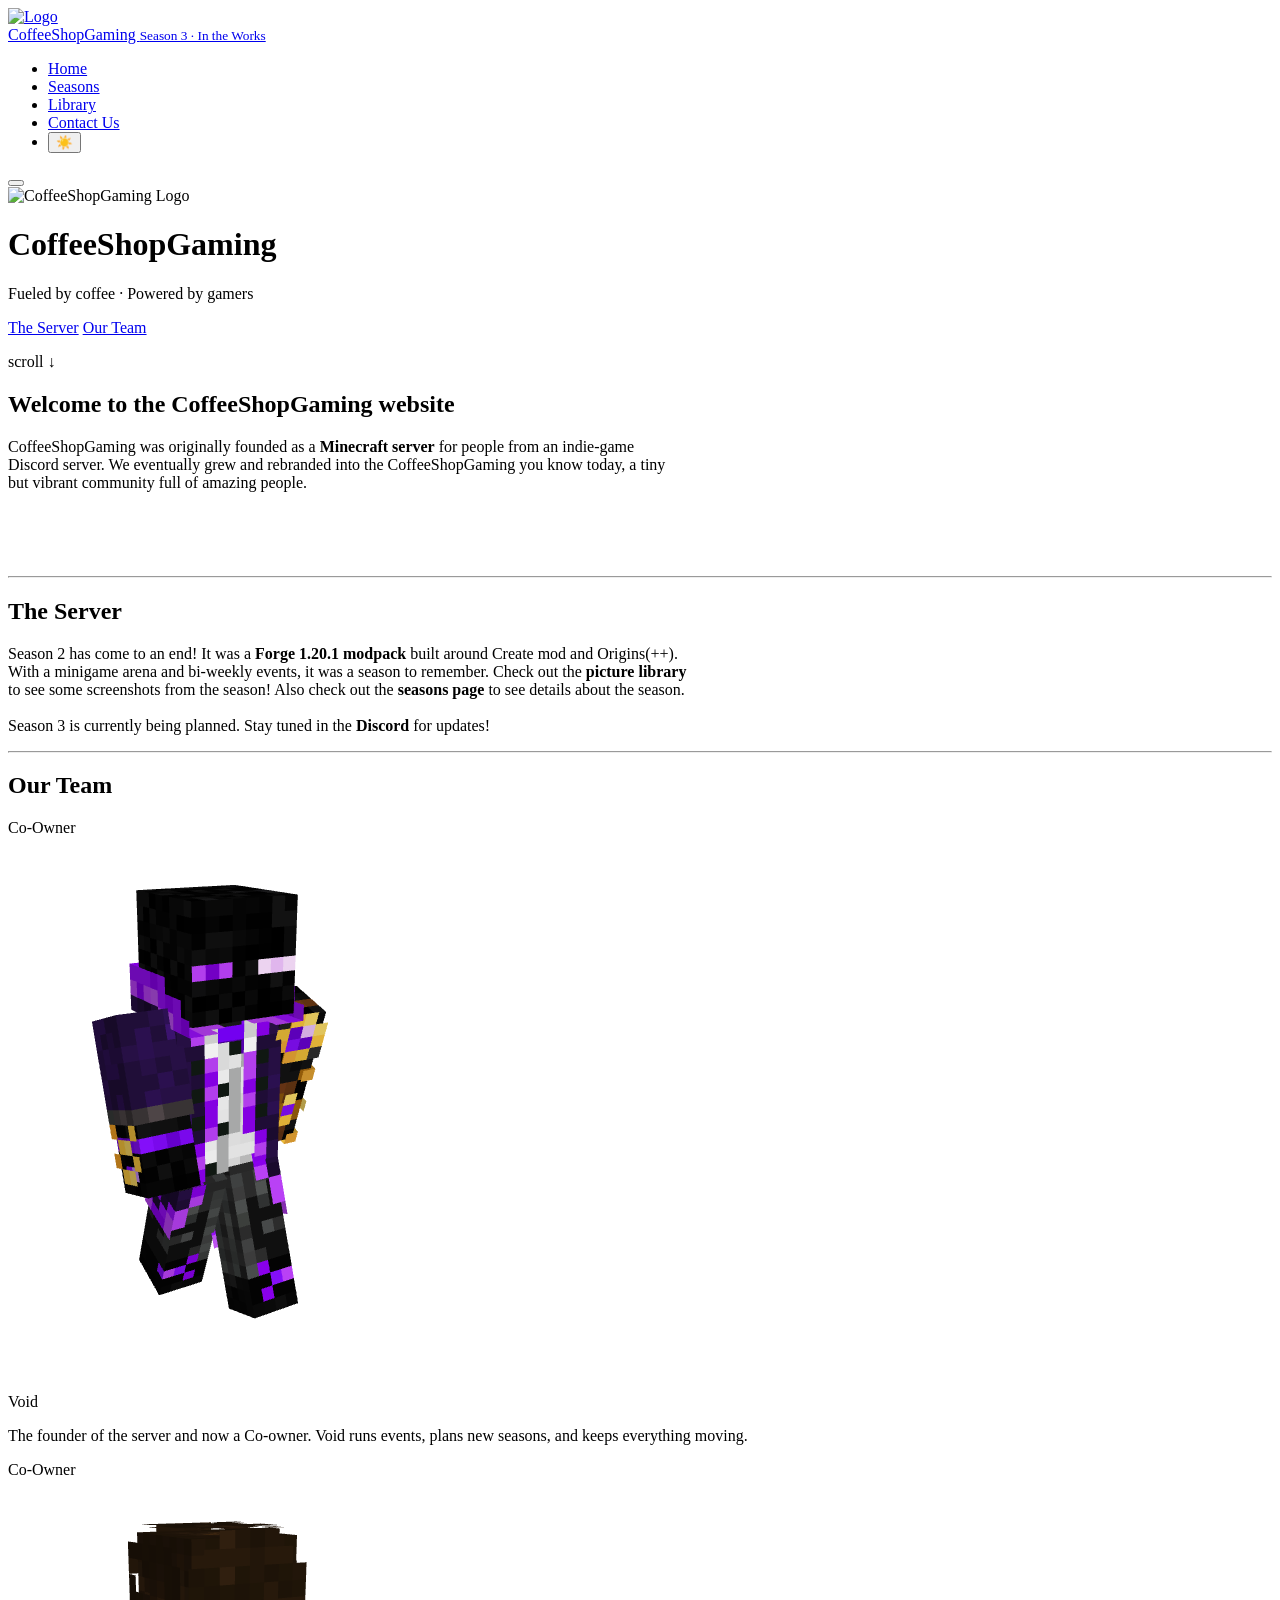
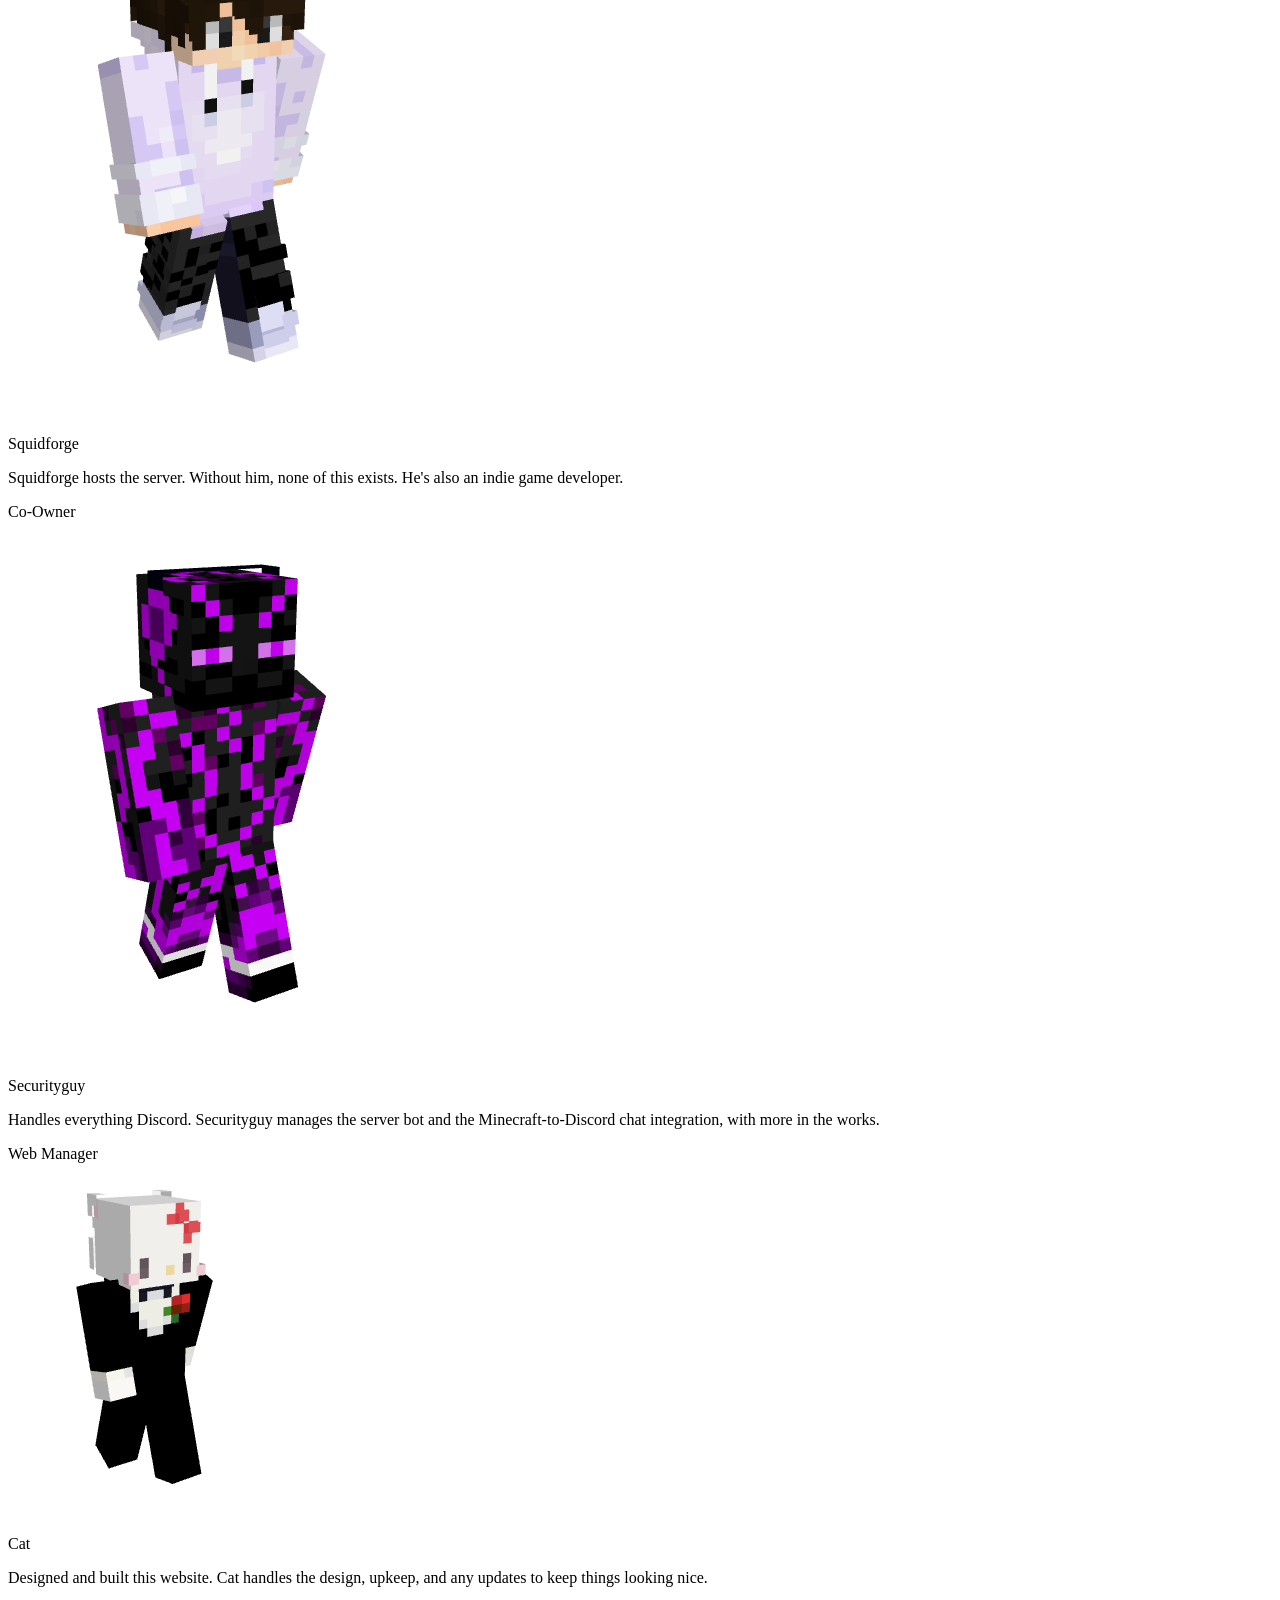
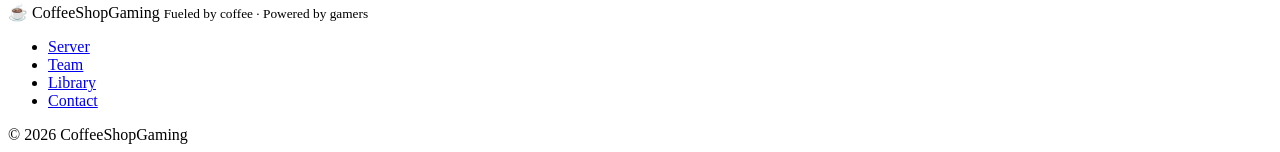
==== commit 5859b621: "Added season one to library and seasons pages" ====
--- a/index.html
+++ b/index.html
@@ -97,7 +97,7 @@
     <div class="team-grid">
       <div class="team-card reveal delay-1">
         <div class="team-card-role-top">Co-Owner</div>
-        <img src="images/voidblockskin.png" alt="Void" />
+        <img src="images/players/voidblockskin.png" alt="Void" />
         <div class="team-name">Void</div>
         <p class="team-desc">The founder of the server and now a Co-owner.
           Void runs events, plans new seasons, and keeps everything moving.
@@ -105,21 +105,21 @@
       </div>
       <div class="team-card reveal delay-2">
         <div class="team-card-role-top">Co-Owner</div>
-        <img src="images/squidforgeskin.png" alt="Squidforge" />
+        <img src="images/players/squidforgeskin.png" alt="Squidforge" />
         <div class="team-name">Squidforge</div>
         <p class="team-desc">Squidforge hosts the server.
           Without him, none of this exists. He's also an indie game developer.</p>
       </div>
       <div class="team-card reveal delay-3">
         <div class="team-card-role-top">Co-Owner</div>
-        <img src="images/securityguyskin.png" alt="Securityguy" />
+        <img src="images/players/securityguyskin.png" alt="Securityguy" />
         <div class="team-name">Securityguy</div>
         <p class="team-desc">Handles everything Discord. Securityguy manages the server bot and the
           Minecraft-to-Discord chat integration, with more in the works.</p>
       </div>
       <div class="team-card reveal delay-4">
         <div class="team-card-role-top" style="color:var(--pixel);">Web Manager</div>
-        <img src="images/catskin.png" alt="Cat" />
+        <img src="images/players/catskin.png" alt="Cat" />
         <div class="team-name">Cat</div>
         <p class="team-desc">Designed and built this website.
           Cat handles the design, upkeep, and any updates to keep things looking nice.</p>
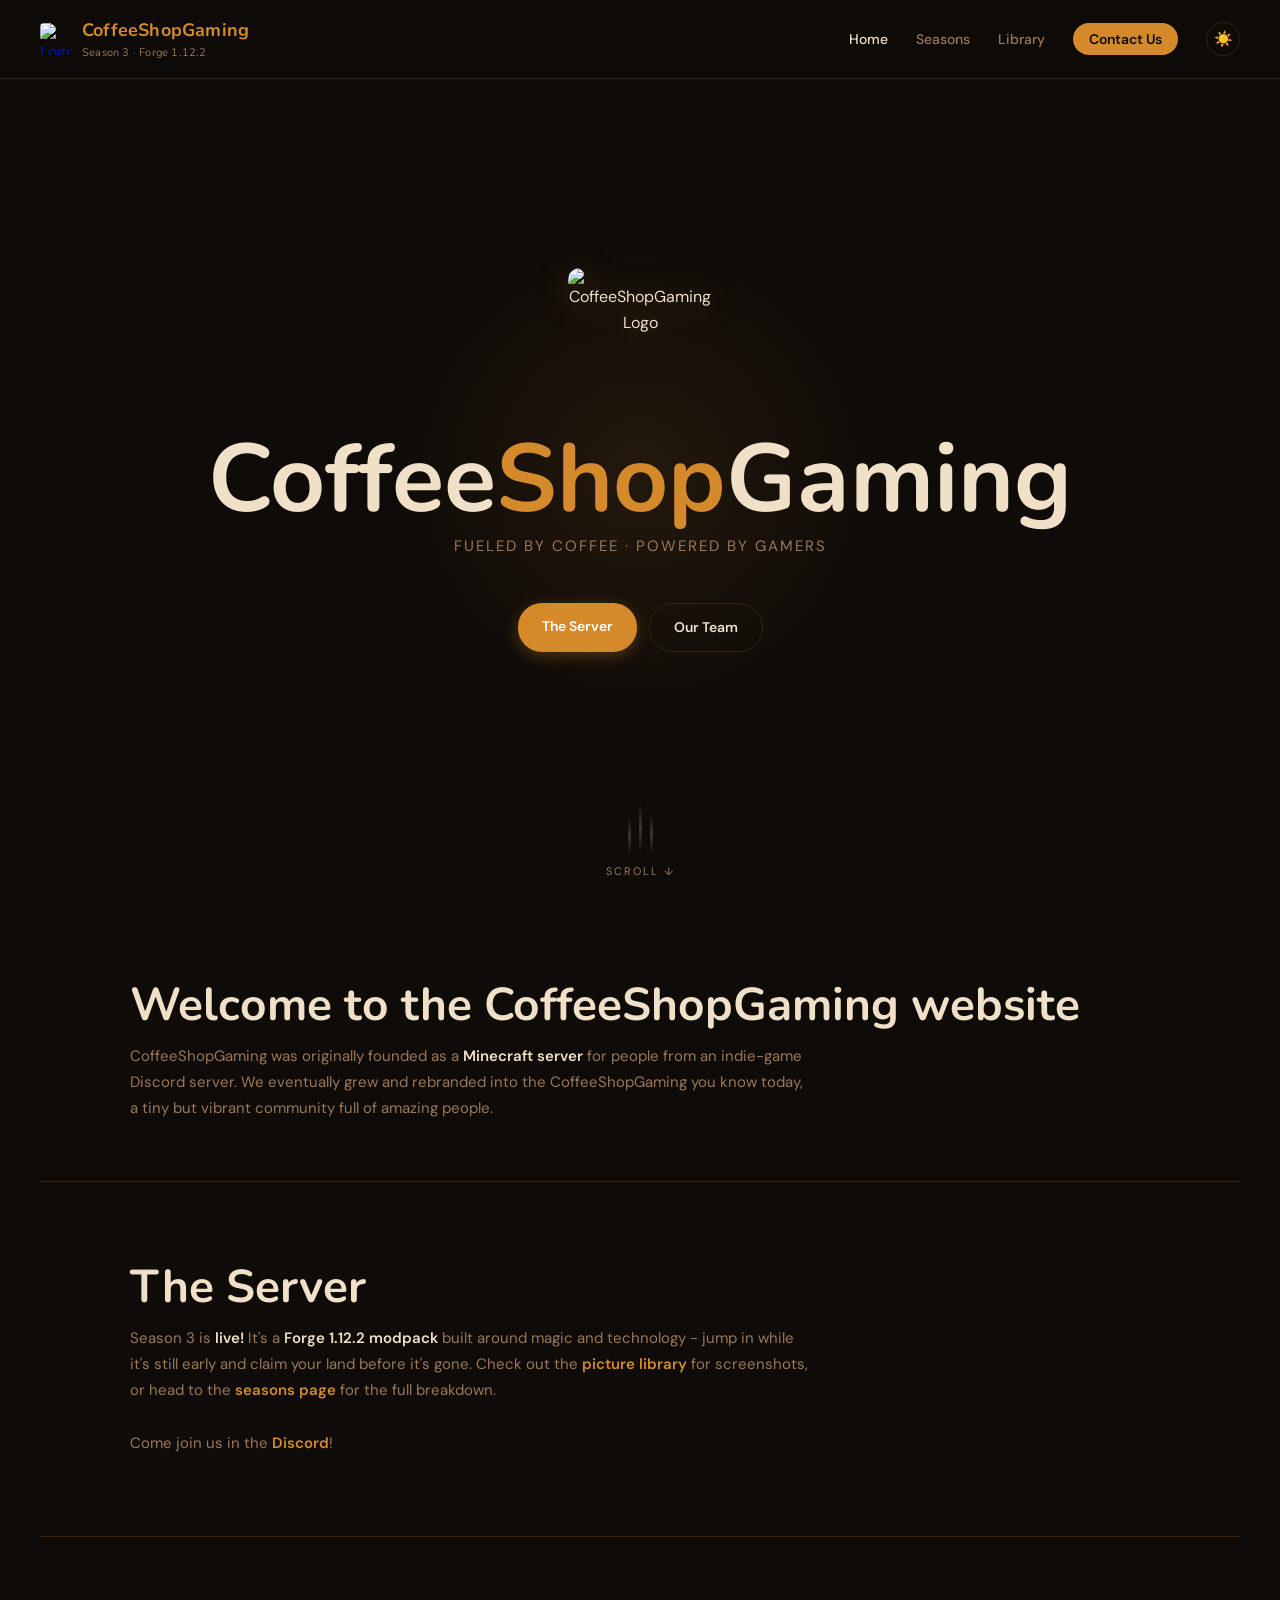
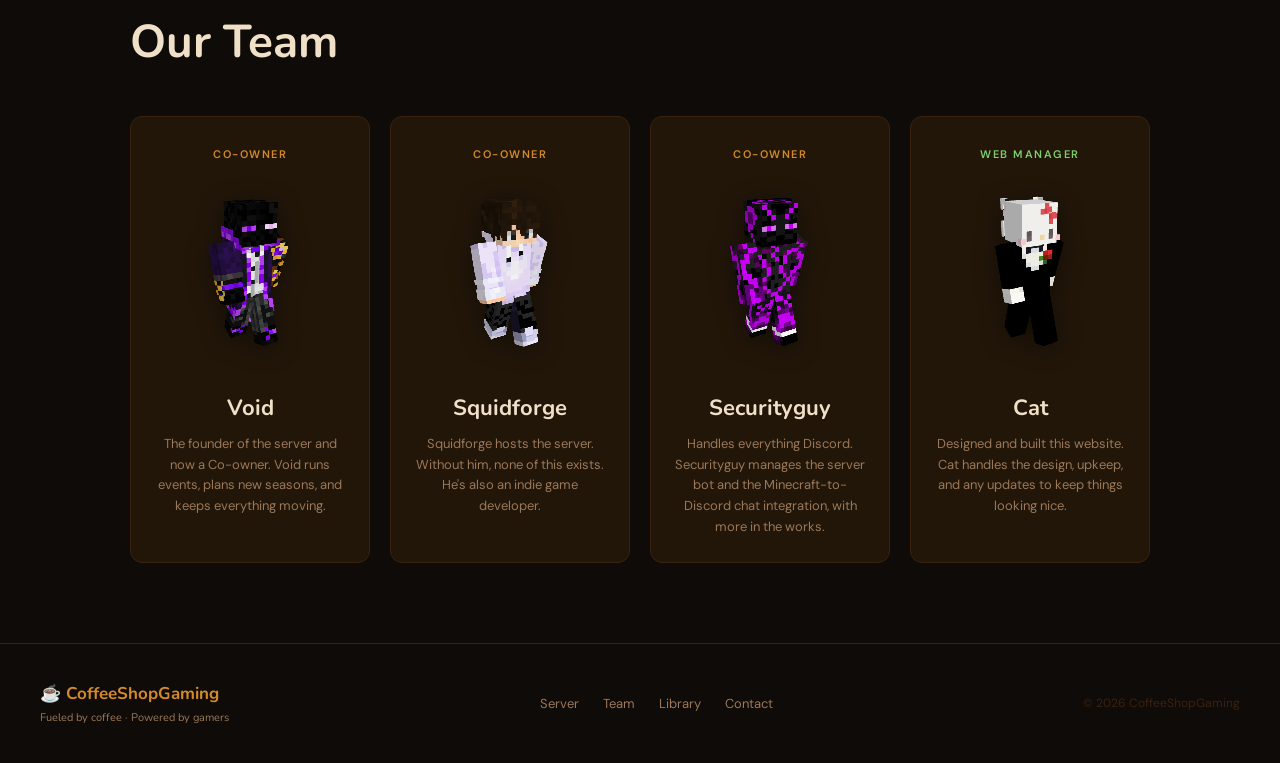
==== commit e738afb8: "Update website for new Season" ====
--- a/index.html
+++ b/index.html
@@ -17,7 +17,7 @@
       <img src="images/logo.png" alt="Logo" />
       <div class="nav-logo-text">
         CoffeeShopGaming
-        <small>Season 3 · In the Works</small>
+        <small>Season 3 · Forge 1.12.2</small>
       </div>
     </a>
     <ul class="nav-links">
@@ -73,17 +73,18 @@
     <h2 class="section-title reveal">The Server</h2>
     <div class="about-body reveal delay-1" style="max-width:680px;">
       <p>
-        Season 2 has come to an end! It was a <strong>Forge 1.20.1 modpack</strong> built around
-        Create mod and Origins(++). With a minigame arena and
-        bi-weekly events, it was a season to remember. 
-        Check out the 
-        <a href="library.html#season-2" style="color:var(--amber);text-decoration:none;font-weight:600;">picture library</a>
-        to see some screenshots from the season!
-        Also check out the <a href="seasons.html" style="color:var(--amber);text-decoration:none;font-weight:600;">seasons page</a> 
-        to see details about the season.
-          <br><br>
-        Season 3 is currently being planned. Stay tuned in the <a href="https://discord.gg/wgyFHkYWY2" target="_blank" style="color:var(--amber);text-decoration:none;font-weight:600;">Discord</a> 
-        for updates!
+        Season 3 is <strong>live!</strong> It's a <strong>Forge 1.12.2 modpack</strong> built around
+        magic and technology - jump in while it's still early and claim your land before it's gone.
+        Check out the
+        <a href="library.html#season-3" style="color:var(--amber);text-decoration:none;font-weight:600;">picture
+          library</a>
+        for screenshots, or head to the
+        <a href="seasons.html" style="color:var(--amber);text-decoration:none;font-weight:600;">seasons page</a>
+        for the full breakdown.
+        <br><br>
+        Come join us in the
+        <a href="https://discord.gg/wgyFHkYWY2" target="_blank"
+          style="color:var(--amber);text-decoration:none;font-weight:600;">Discord</a>!
       </p>
     </div>
   </section>
--- a/styles.css
+++ b/styles.css
@@ -1,200 +1,860 @@
-
-.standard-header {
-  background: linear-gradient(90deg, rgb(68, 165, 207) 0%, rgb(53, 143, 191) 50%, rgb(120, 161, 215) 100%);
-  padding: 15px;
-  background-size: cover;
-  background-position: center;
-  min-height: 100px;
+@import url('https://fonts.googleapis.com/css2?family=Nunito:wght@400;500;600;700;800;900&family=DM+Sans:ital,wght@0,300;0,400;0,500;1,400&display=swap');
+
+*,
+*::before,
+*::after {
+  box-sizing: border-box;
+  margin: 0;
+  padding: 0;
+}
+
+/* ── THEMES ── */
+:root {
+  --bg: #0f0b08;
+  --surface: #1a1208;
+  --card: #221609;
+  --border: #3a2210;
+  --amber: #d48a2a;
+  --gold: #f0c060;
+  --text: #f0e0c8;
+  --muted: #9a7858;
+  --pixel: #7ecf6e;
+  --nav-bg: rgba(15, 11, 8, 0.88);
+  --tag-bg: rgba(255, 255, 255, 0.05);
+  --shadow: rgba(0, 0, 0, 0.5);
+}
+
+[data-theme="light"] {
+  --bg: #f7f0e6;
+  --surface: #efe4d2;
+  --card: #e8d9c2;
+  --border: #d0b898;
+  --amber: #b87020;
+  --gold: #9a5c10;
+  --text: #2a1a08;
+  --muted: #7a5838;
+  --pixel: #3a8a2a;
+  --nav-bg: rgba(247, 240, 230, 0.9);
+  --tag-bg: rgba(0, 0, 0, 0.05);
+  --shadow: rgba(0, 0, 0, 0.12);
+}
+
+html {
+  scroll-behavior: smooth;
+}
+
+body {
+  background: var(--bg);
+  color: var(--text);
+  font-family: 'DM Sans', system-ui, sans-serif;
+  font-size: 16px;
+  line-height: 1.65;
+  overflow-x: hidden;
+  transition: background 0.3s, color 0.3s;
+}
+
+/* ── SCROLLBAR ── */
+::-webkit-scrollbar {
+  width: 5px;
+}
+
+::-webkit-scrollbar-track {
+  background: var(--surface);
+}
+
+::-webkit-scrollbar-thumb {
+  background: var(--border);
+  border-radius: 3px;
+}
+
+/* ── NAV ── */
+nav {
+  position: fixed;
+  top: 0;
+  left: 0;
+  right: 0;
+  z-index: 100;
   display: flex;
   align-items: center;
   justify-content: space-between;
-}
-
-.header-content {
-  display: flex;
-  align-items: center;
-  color: white;
-  text-shadow: 2px 2px 4px #000;
-}
-
-.header-logo {
-  width: 100px;
-  height: 100px;
-  border-radius: 25%;
-}
-
-.header-text {
-  margin-left: 10px;
-}
-
-.header-text h1 {
-  margin: 0;
-  font-weight: bold;
-}
-
-.header-text h3 {
-  margin: 0;
-  font-weight: bold;
-}
-
-
-.nav-btn {
-  padding: 25px 55px;
+  padding: 16px 40px;
+  background: var(--nav-bg);
+  backdrop-filter: blur(14px);
+  border-bottom: 1px solid var(--border);
+  transition: padding 0.3s, background 0.3s, border-color 0.3s;
+}
+
+nav.scrolled {
+  padding: 10px 40px;
+}
+
+.nav-logo {
+  display: flex;
+  align-items: center;
+  gap: 10px;
+  text-decoration: none;
+}
+
+.nav-logo img {
+  width: 32px;
+  height: 32px;
+  image-rendering: pixelated;
+  border-radius: 4px;
+}
+
+.nav-logo-text {
+  font-family: 'Nunito', sans-serif;
+  font-weight: 700;
+  font-size: 18px;
+  color: var(--amber);
+  letter-spacing: 0.2px;
+}
+
+.nav-logo-text small {
+  display: block;
+  font-size: 11px;
+  color: var(--muted);
+  font-weight: 400;
+  margin-top: -2px;
+}
+
+.nav-links {
+  display: flex;
+  align-items: center;
+  gap: 28px;
+  list-style: none;
+}
+
+.nav-links a {
+  font-size: 14px;
+  font-weight: 500;
+  color: var(--muted);
+  text-decoration: none;
+  transition: color 0.2s;
+}
+
+.nav-links a:hover,
+.nav-links a.active {
+  color: var(--text);
+}
+
+.nav-links .nav-cta {
+  background: var(--amber);
+  color: var(--bg);
+  padding: 7px 16px;
+  border-radius: 20px;
+  font-weight: 600;
+  transition: opacity 0.2s, transform 0.15s;
+}
+
+.nav-links .nav-cta:hover {
+  opacity: 0.85;
+  transform: translateY(-1px);
+  color: var(--bg);
+}
+
+.theme-toggle {
+  background: none;
+  border: 1px solid var(--border);
+  color: var(--muted);
+  width: 34px;
+  height: 34px;
+  border-radius: 50%;
   cursor: pointer;
+  font-size: 15px;
+  display: flex;
+  align-items: center;
+  justify-content: center;
+  transition: border-color 0.2s, color 0.2s, transform 0.2s;
+  flex-shrink: 0;
+}
+
+.theme-toggle:hover {
+  border-color: var(--amber);
+  color: var(--amber);
+  transform: rotate(20deg);
+}
+
+/* ── PAGE HERO ── */
+.page-hero {
+  padding: 130px 40px 60px;
+  max-width: 900px;
+  margin: 0 auto;
+}
+
+.page-hero h1 {
+  font-family: 'Nunito', sans-serif;
+  font-weight: 700;
+  font-size: clamp(36px, 6vw, 60px);
+  color: var(--text);
+  line-height: 1.1;
+  margin-bottom: 14px;
+}
+
+.page-hero p {
+  font-size: 17px;
+  color: var(--muted);
+  max-width: 560px;
+}
+
+/* ── MAIN HERO ── */
+.hero {
+  min-height: 100vh;
+  display: flex;
+  align-items: center;
+  justify-content: center;
+  flex-direction: column;
+  text-align: center;
+  padding: 120px 40px 100px;
+  position: relative;
+  overflow: hidden;
+}
+
+.hero-glow {
+  position: absolute;
+  top: 25%;
+  left: 50%;
+  transform: translateX(-50%);
+  width: 500px;
+  height: 500px;
+  background: radial-gradient(ellipse, rgba(212, 138, 42, 0.1) 0%, transparent 70%);
+  pointer-events: none;
+}
+
+/* Hero logo */
+.hero-logo {
+  width: 144px;
+  height: 144px;
+  image-rendering: pixelated;
+  border-radius: 12px;
+  margin-bottom: 20px;
+  animation: fadeUp 0.7s ease both;
+  filter: drop-shadow(0 4px 16px rgba(212, 138, 42, 0.3));
+}
+
+.hero h1 {
+  font-family: 'Nunito', sans-serif;
+  font-weight: 700;
+  font-size: clamp(48px, 8vw, 96px);
+  line-height: 1;
+  color: var(--text);
+  margin-bottom: 6px;
+  animation: fadeUp 0.7s 0.08s ease both;
+}
+
+.hero h1 span {
+  color: var(--amber);
+}
+
+.hero-sub {
+  font-size: 15px;
+  color: var(--muted);
+  letter-spacing: 2px;
+  text-transform: uppercase;
+  margin-bottom: 44px;
+  animation: fadeUp 0.7s 0.16s ease both;
+}
+
+.hero-actions {
+  display: flex;
+  gap: 12px;
+  flex-wrap: wrap;
+  justify-content: center;
+  animation: fadeUp 0.7s 0.24s ease both;
+}
+
+.btn {
+  display: inline-block;
+  font-size: 14px;
+  font-weight: 600;
+  text-decoration: none;
+  padding: 12px 24px;
+  border-radius: 24px;
+  transition: transform 0.15s, opacity 0.15s, box-shadow 0.2s;
+  cursor: pointer;
+  border: none;
+}
+
+.btn:hover {
+  transform: translateY(-2px);
+  opacity: 0.9;
+}
+
+.btn-filled {
+  background: var(--amber);
+  color: #fff;
+  box-shadow: 0 4px 16px rgba(212, 138, 42, 0.3);
+}
+
+.btn-filled:hover {
+  box-shadow: 0 8px 24px rgba(212, 138, 42, 0.4);
+}
+
+.btn-outline {
+  background: transparent;
+  color: var(--text);
+  border: 1px solid var(--border);
+}
+
+.btn-outline:hover {
+  border-color: var(--amber);
+  color: var(--amber);
+}
+
+/* ── STEAM + SCROLL (grouped, centred together) ── */
+.steam-wrap {
+  position: absolute;
+  bottom: 20px;
+  left: 0;
+  right: 0;
+  width: fit-content;
+  margin: 0 auto;
+  display: flex;
+  flex-direction: column;
+  align-items: center;
+  gap: 8px;
+  animation: fadeUp 0.7s 0.5s ease both;
+}
+
+.steam-lines {
+  display: flex;
+  align-items: flex-end;
+  gap: 8px;
+}
+
+.steam {
+  width: 3px;
+  background: linear-gradient(to top, transparent, var(--muted), transparent);
+  border-radius: 2px;
+  animation: steamrise 2.8s ease-in-out infinite;
+  opacity: 0.4;
+}
+
+.steam:nth-child(1) {
+  height: 36px;
+  animation-delay: 0s;
+}
+
+.steam:nth-child(2) {
+  height: 52px;
+  animation-delay: 0.5s;
+}
+
+.steam:nth-child(3) {
+  height: 40px;
+  animation-delay: 1s;
+}
+
+@keyframes steamrise {
+
+  0%,
+  100% {
+    transform: translateY(0) scaleX(1);
+    opacity: 0.2;
+  }
+
+  50% {
+    transform: translateY(-18px) scaleX(1.6);
+    opacity: 0.5;
+  }
+}
+
+.scroll-hint {
+  font-size: 11px;
+  color: var(--muted);
+  letter-spacing: 2px;
+  text-transform: uppercase;
+  white-space: nowrap;
+  animation: bounce 2s infinite;
+}
+
+@keyframes bounce {
+
+  0%,
+  100% {
+    transform: translateY(0);
+  }
+
+  50% {
+    transform: translateY(5px);
+  }
+}
+
+/* ── SECTIONS ── */
+.section {
+  padding: 80px 40px;
+  max-width: 1100px;
+  margin: 0 auto;
+}
+
+.eyebrow {
+  font-size: 12px;
+  font-weight: 600;
+  letter-spacing: 2px;
+  text-transform: uppercase;
+  color: var(--amber);
+  margin-bottom: 10px;
+}
+
+h2.section-title {
+  font-family: 'Nunito', sans-serif;
+  font-weight: 700;
+  font-size: clamp(28px, 4vw, 46px);
+  color: var(--text);
+  line-height: 1.1;
+  margin-bottom: 12px;
+}
+
+.lead {
+  font-size: 17px;
+  color: var(--muted);
+  max-width: 580px;
+  line-height: 1.7;
+}
+
+.divider {
+  border: none;
+  border-top: 1px solid var(--border);
+  margin: 0 40px;
+  transition: border-color 0.3s;
+}
+
+/* ── CARDS ── */
+.card {
+  background: var(--card);
+  border: 1px solid var(--border);
+  border-radius: 12px;
+  padding: 28px;
+  transition: border-color 0.2s, transform 0.2s, box-shadow 0.2s, background 0.3s;
+}
+
+.card:hover {
+  border-color: var(--amber);
+  transform: translateY(-4px);
+  box-shadow: 0 12px 32px var(--shadow);
+}
+
+/* ── TEAM ── */
+.team-grid {
+  display: grid;
+  grid-template-columns: repeat(auto-fill, minmax(220px, 1fr));
+  gap: 20px;
+  margin-top: 48px;
+}
+
+.team-card {
+  background: var(--card);
+  border: 1px solid var(--border);
+  border-radius: 12px;
+  padding: 28px 20px 24px;
+  text-align: center;
+  transition: border-color 0.2s, transform 0.2s, box-shadow 0.2s, background 0.3s;
+  display: flex;
+  flex-direction: column;
+  align-items: center;
+}
+
+.team-card:hover {
+  border-color: var(--amber);
+  transform: translateY(-4px);
+  box-shadow: 0 12px 32px var(--shadow);
+}
+
+.team-card-role-top {
+  font-size: 11px;
+  font-weight: 600;
+  letter-spacing: 1.5px;
+  text-transform: uppercase;
+  color: var(--amber);
+  margin-bottom: 20px;
+}
+
+.team-card-role-top.mod {
+  color: var(--pixel);
+}
+
+.team-card img {
+  width: 140px;
+  height: auto;
+  image-rendering: pixelated;
+  display: block;
+  margin: 0 auto 20px;
+  transition: transform 0.25s;
+  filter: drop-shadow(0 4px 12px rgba(0, 0, 0, 0.4));
+}
+
+.team-card:hover img {
+  transform: translateY(-4px) scale(1.04);
+}
+
+.team-name {
+  font-family: 'Nunito', sans-serif;
+  font-size: 22px;
+  font-weight: 700;
+  color: var(--text);
+  margin-bottom: 8px;
+}
+
+.team-desc {
+  font-size: 13px;
+  color: var(--muted);
+  line-height: 1.6;
+}
+
+/* ── ABOUT ── */
+.about-body {
+  font-size: 15px;
+  color: var(--muted);
+  line-height: 1.75;
+}
+
+.about-body p+p {
+  margin-top: 14px;
+}
+
+.about-body strong {
+  color: var(--text);
+  font-weight: 600;
+}
+
+/* ── CONTACT ── */
+.contact-grid {
+  display: grid;
+  grid-template-columns: 1fr 1.4fr;
+  gap: 48px;
+  margin-top: 48px;
+  align-items: start;
+}
+
+@media(max-width:720px) {
+  .contact-grid {
+    grid-template-columns: 1fr;
+  }
+}
+
+.contact-info h3 {
+  font-family: 'Nunito', sans-serif;
+  font-size: 20px;
+  color: var(--text);
+  margin-bottom: 8px;
+}
+
+.contact-info p {
+  font-size: 14px;
+  color: var(--muted);
+  line-height: 1.7;
+}
+
+.contact-links {
+  margin-top: 24px;
+  display: flex;
+  flex-direction: column;
+  gap: 12px;
+}
+
+.contact-link {
+  display: flex;
+  align-items: center;
+  gap: 12px;
+  font-size: 14px;
+  color: var(--muted);
+  text-decoration: none;
+  padding: 12px 16px;
+  border: 1px solid var(--border);
+  border-radius: 10px;
+  background: var(--card);
+  transition: border-color 0.2s, color 0.2s, transform 0.15s;
+}
+
+.contact-link:hover {
+  border-color: var(--amber);
+  color: var(--text);
+  transform: translateX(4px);
+}
+
+.contact-link .icon {
+  font-size: 18px;
+  width: 24px;
+  text-align: center;
+}
+
+.contact-form {
+  display: flex;
+  flex-direction: column;
+  gap: 14px;
+}
+
+.form-group {
+  display: flex;
+  flex-direction: column;
+  gap: 6px;
+}
+
+.form-group label {
+  font-size: 12px;
+  font-weight: 600;
+  color: var(--muted);
+  letter-spacing: 0.5px;
+}
+
+.form-group input,
+.form-group textarea {
+  background: var(--card);
+  border: 1px solid var(--border);
   border-radius: 8px;
-  background: transparent;
-  border: 2px solid rgba(255,255,255,0.8);
-  color: white;
-  font-weight: bold;
-  font-size: 24px;
-  backdrop-filter: brightness(1.05);
-  box-shadow: 0 4px 10px rgba(0, 0, 0, 0.35);
-  transition: all 0.2s ease;
-}
-
-
-
-
-.container {
-  display: flex;
+  padding: 10px 14px;
+  font-size: 14px;
+  color: var(--text);
+  font-family: inherit;
+  transition: border-color 0.2s, background 0.3s;
+  resize: vertical;
+}
+
+.form-group input:focus,
+.form-group textarea:focus {
+  outline: none;
+  border-color: var(--amber);
+}
+
+.form-group textarea {
+  min-height: 110px;
+}
+
+/* ── GALLERY ── */
+.gallery-item {
+  background: var(--card);
+  border: 1px solid var(--border);
+  border-radius: 12px;
+  overflow: hidden;
+  aspect-ratio: 16/10;
+  display: flex;
+  align-items: center;
   justify-content: center;
-  margin-top: 30px;
-}
-
-.contact-card:nth-child(3),
-.contact-card:nth-child(4) {
-  width: 320px;
-}
-
-.contact-container {
-  display: flex;
-  justify-content: center;
-  gap: 40px;
-  margin: 50px 20px;
+  font-size: 13px;
+  color: var(--muted);
+  transition: border-color 0.2s, transform 0.2s;
+  position: relative;
+}
+
+.gallery-item:hover {
+  border-color: var(--amber);
+  transform: translateY(-3px);
+}
+
+.gallery-item img {
+  width: 100%;
+  height: 100%;
+  object-fit: cover;
+}
+
+.gallery-placeholder {
+  display: flex;
+  flex-direction: column;
+  align-items: center;
+  gap: 8px;
+}
+
+.gallery-placeholder span {
+  font-size: 28px;
+}
+
+/* ── FOOTER ── */
+footer {
+  border-top: 1px solid var(--border);
+  padding: 36px 40px;
+  display: flex;
+  align-items: center;
+  justify-content: space-between;
   flex-wrap: wrap;
-  max-width: 1200px; 
-  margin-left: auto;
-  margin-right: auto;
-}
-
-.contact-card {
-  background: white;
-  padding: 40px;
-  width: 320px;
-  border-radius: 15px;
-  text-align: center;
-  box-shadow: 0 8px 20px rgba(0, 0, 0, 0.15);
-}
-
-.contact-card h2 {
-  margin-top: 0;
-}
-
-  .contact-btn,
-  .discord-btn,
-  .github-btn  {
-    display: inline-block;
-    margin-top: 15px;
-    padding: 12px 25px;
-    text-decoration: none;
-    font-weight: bold;
-    border-radius: 8px;
-    transition: 0.2s ease;
-  }
-
-.contact-btn {
-  background: rgb(53, 143, 191);
-  color: white;
-}
-
-.contact-btn:hover {
-  background: rgb(40, 120, 170);
-}
-
-.discord-btn {
-  background: #5865F2;
-  color: white;
-}
-
-.discord-btn:hover {
-  background: #4752C4;
-}
-.github-btn {
-  background: #2dba4e;
-  color: white;
-}
-
-.github-btn:hover {
-  background: #2c974b;
-}
-
-.welcome-text { 
-  font-weight: bold;
-  text-align: center;
-  max-width: 800px;
-  margin: 0 auto;
-}
-
-.index-card {
-  background: linear-gradient(90deg, rgb(68, 165, 207) 0%, rgb(53, 143, 191) 50%, rgb(120, 161, 215) 100%);
-  color: white;
-  padding: 40px;
-  border-radius: 15px;
-  box-shadow: 0 8px 20px rgba(0, 0, 0, 0.15);
-}
-
-.index-card h2 {
-  margin-bottom: 15px;
-}
-
-.index-card p {
-  margin-top: 0;
-}
-
-.home-text {
-  display: flex;
-  flex-direction: column; 
-  font-weight: bold;
-  justify-content: center;
-  align-items: center;
-  max-width: 800px; 
-  padding: 0 20px; 
-  font-size: 18px; 
-  line-height: 1.6;
-  align-items: center;
-  margin: 0 auto;
-}
-@media (max-width: 768px) {
-  .standard-header {
+  gap: 20px;
+  transition: border-color 0.3s;
+}
+
+.footer-brand {
+  font-family: 'Nunito', sans-serif;
+  font-size: 17px;
+  font-weight: 700;
+  color: var(--amber);
+}
+
+.footer-brand small {
+  display: block;
+  font-size: 11px;
+  color: var(--muted);
+  font-weight: 400;
+  margin-top: 1px;
+}
+
+.footer-links {
+  display: flex;
+  gap: 24px;
+  list-style: none;
+}
+
+.footer-links a {
+  font-size: 13px;
+  color: var(--muted);
+  text-decoration: none;
+  transition: color 0.2s;
+}
+
+.footer-links a:hover {
+  color: var(--text);
+}
+
+.footer-copy {
+  font-size: 12px;
+  color: var(--border);
+}
+
+/* ── ANIMATIONS ── */
+@keyframes fadeUp {
+  from {
+    opacity: 0;
+    transform: translateY(20px);
+  }
+
+  to {
+    opacity: 1;
+    transform: translateY(0);
+  }
+}
+
+.reveal {
+  opacity: 0;
+  transform: translateY(20px);
+  transition: opacity 0.6s ease, transform 0.6s ease;
+}
+
+.reveal.visible {
+  opacity: 1;
+  transform: translateY(0);
+}
+
+.delay-1 {
+  transition-delay: 0.1s;
+}
+
+.delay-2 {
+  transition-delay: 0.2s;
+}
+
+.delay-3 {
+  transition-delay: 0.3s;
+}
+
+.delay-4 {
+  transition-delay: 0.4s;
+}
+
+/* ── HAMBURGER ── */
+.hamburger {
+  display: none;
+  flex-direction: column;
+  gap: 5px;
+  background: none;
+  border: none;
+  cursor: pointer;
+  padding: 4px;
+}
+
+.hamburger span {
+  display: block;
+  width: 22px;
+  height: 2px;
+  background: var(--text);
+  border-radius: 2px;
+  transition: transform 0.3s, opacity 0.3s;
+}
+
+.hamburger.open span:nth-child(1) {
+  transform: translateY(7px) rotate(45deg);
+}
+
+.hamburger.open span:nth-child(2) {
+  opacity: 0;
+}
+
+.hamburger.open span:nth-child(3) {
+  transform: translateY(-7px) rotate(-45deg);
+}
+
+/* ── RESPONSIVE ── */
+@media(max-width:720px) {
+  nav {
+    padding: 14px 20px;
+  }
+
+  .hamburger {
+    display: flex;
+  }
+
+  .nav-links {
+    display: none;
+    position: absolute;
+    top: 100%;
+    left: 0;
+    right: 0;
     flex-direction: column;
-    padding: 10px;
-  }
-  
-  .standard-header nav {
+    align-items: flex-start;
+    gap: 0;
+    background: var(--nav-bg);
+    backdrop-filter: blur(14px);
+    border-bottom: 1px solid var(--border);
+    padding: 8px 0;
+  }
+
+  .nav-links.open {
+    display: flex;
+  }
+
+  .nav-links li {
     width: 100%;
+  }
+
+  .nav-links a,
+  .nav-links .nav-cta {
+    display: block;
+    width: 100%;
+    padding: 12px 20px;
+    border-radius: 0;
+    background: none;
+    color: var(--muted);
+  }
+
+  .nav-links .nav-cta {
+    color: var(--amber);
+  }
+
+  .nav-links a:hover,
+  .nav-links .nav-cta:hover {
+    color: var(--text);
+    background: rgba(255, 255, 255, 0.04);
+  }
+
+  .nav-links li:has(.theme-toggle) {
+    padding: 8px 20px;
+  }
+
+  .hero {
+    padding: 100px 20px 100px;
+  }
+
+  .hero h1 {
+    font-size: clamp(36px, 10vw, 96px);
+  }
+
+  .section {
+    padding: 60px 20px;
+  }
+
+  footer {
+    padding: 28px 20px;
     flex-direction: column;
-    gap: 10px;
-  }
-  
-  .nav-btn {
-    width: 100%;
-    padding: 12px;
-    font-size: 16px;
-  }
-}
-
-.staff-card {
-  margin-bottom: 20px;
-  background: linear-gradient(90deg, rgb(68, 165, 207) 0%, rgb(53, 143, 191) 50%, rgb(120, 161, 215) 100%);
-  color: white;
-  padding: 40px;
-  border-radius: 15px;
-  box-shadow: 0 8px 20px rgba(0, 0, 0, 0.15);
-  width: 320px;  
-  text-align: center;
-  font-size: 18px; 
-  line-height: 1.6;
-  font-weight: bold;
-}
-
-
+    align-items: flex-start;
+  }
+
+  .divider {
+    margin: 0 20px;
+  }
+}
